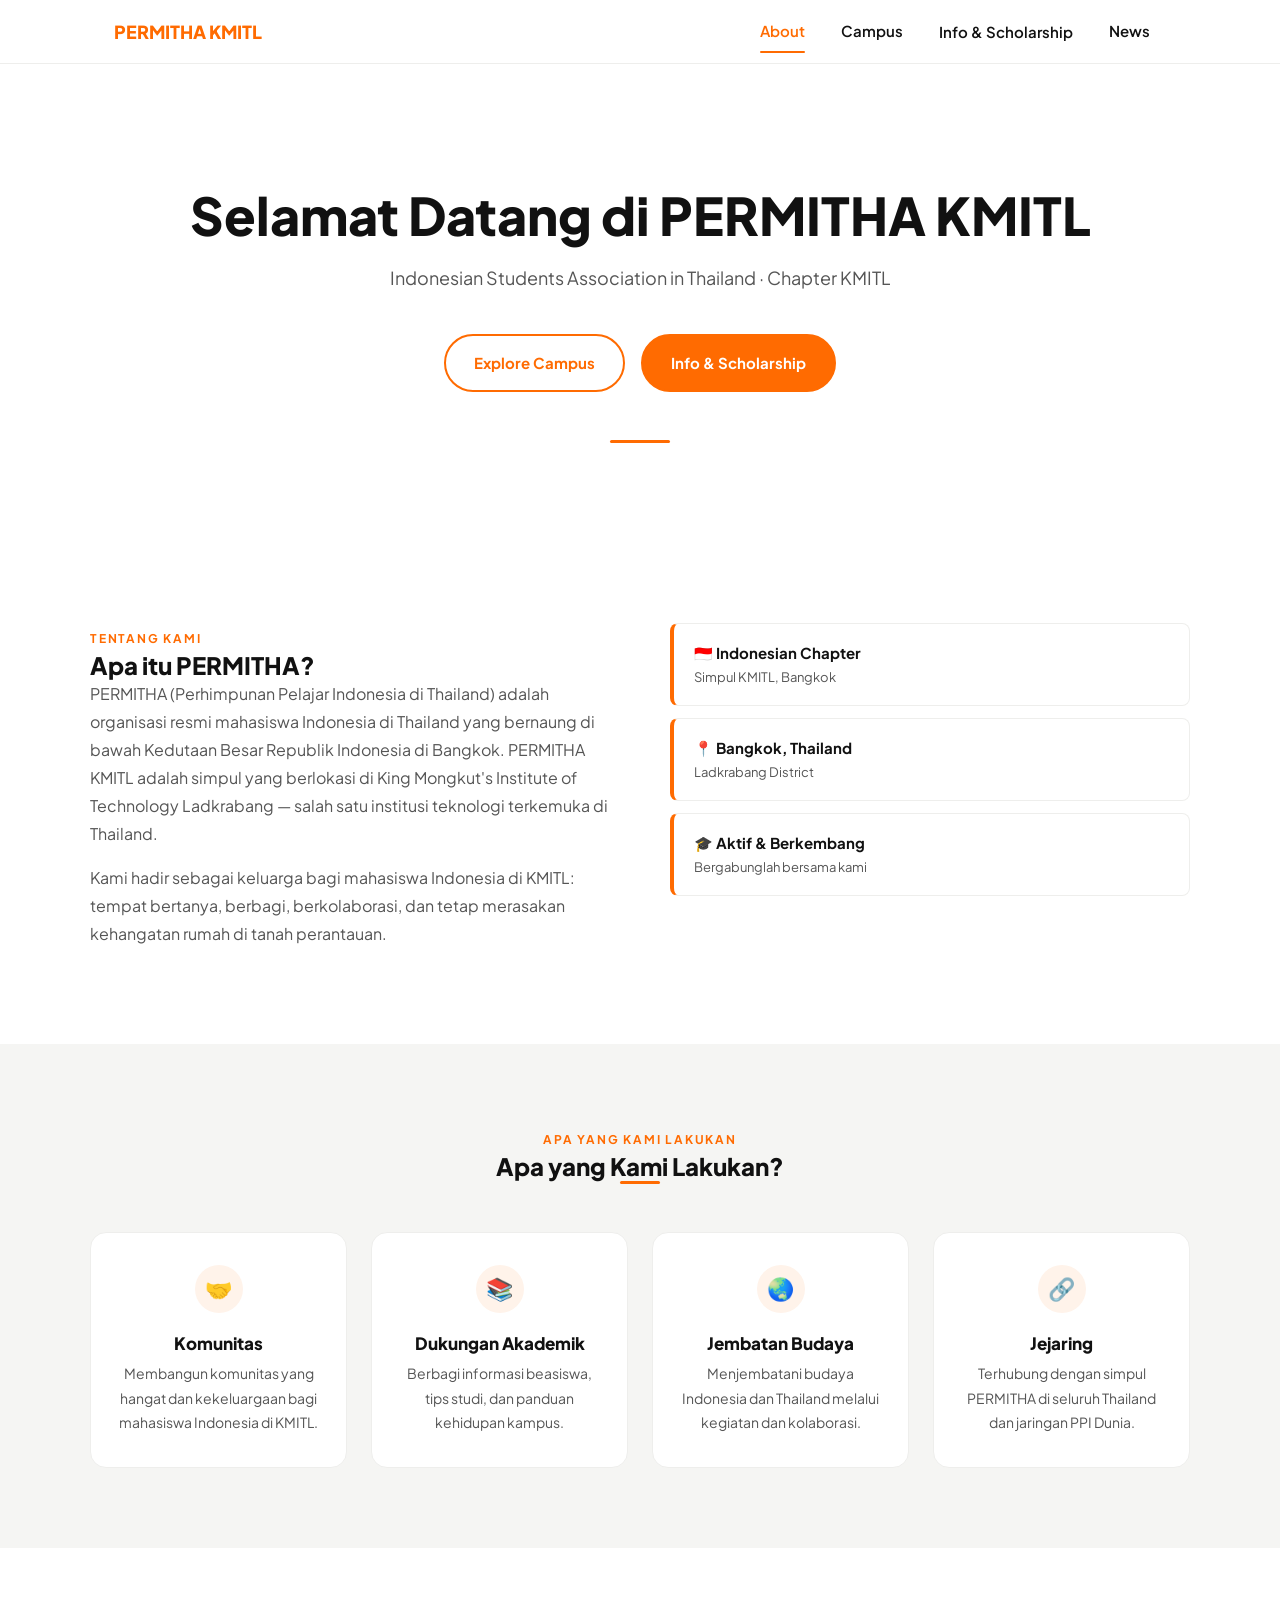
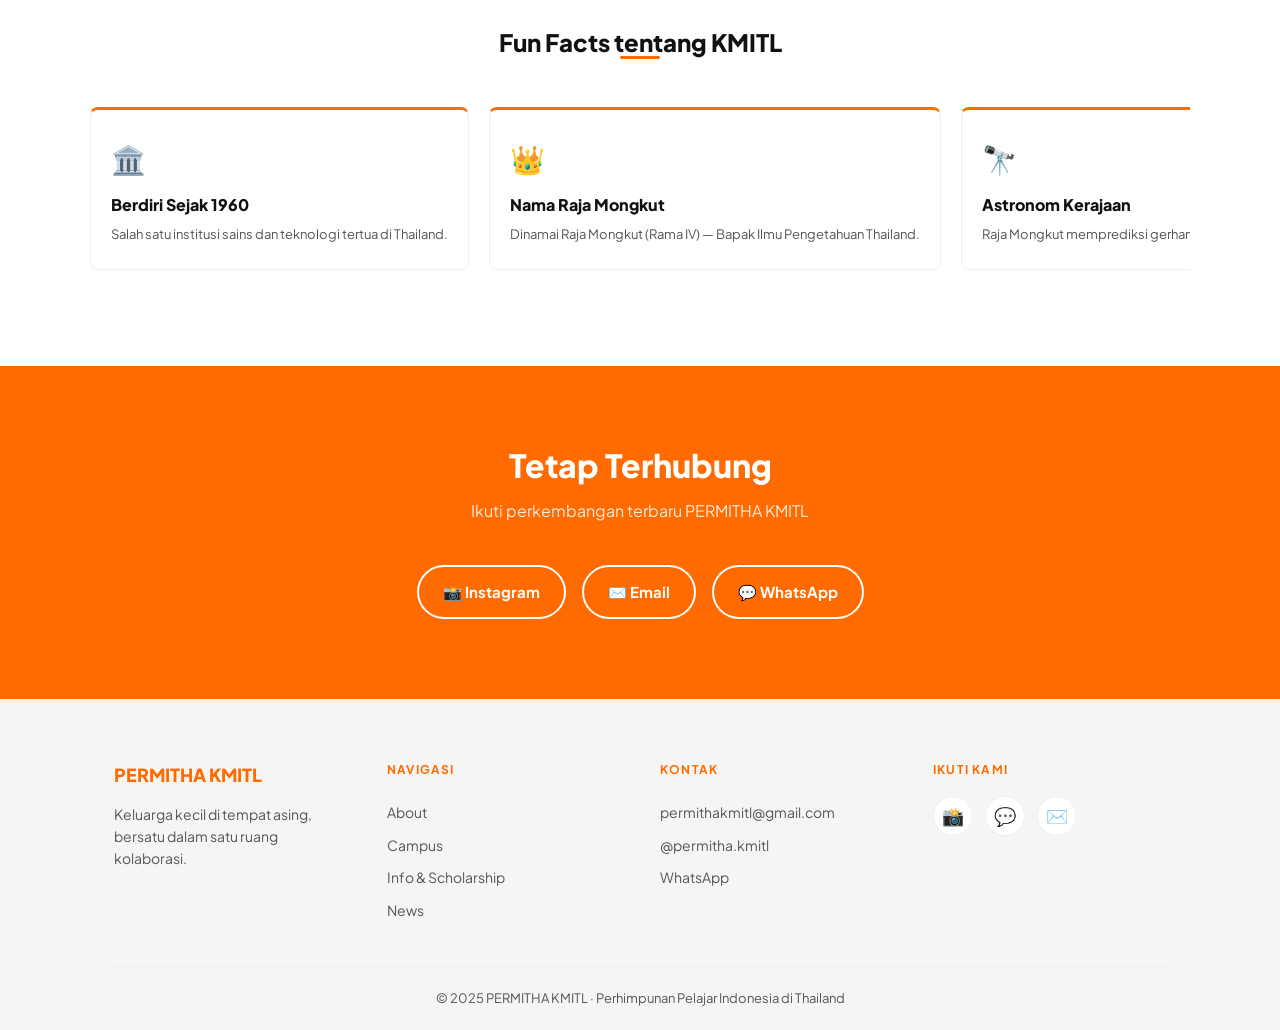
==== index.html @ 8a225bc4 "Add complete PERMITHA KMITL 3-page static website Build the full static site for the Indonesian Stud" ====
<!DOCTYPE html>
<html lang="id">
<head>
  <meta charset="UTF-8">
  <meta name="viewport" content="width=device-width, initial-scale=1.0">
  <title>PERMITHA KMITL — Indonesian Students Association</title>
  <link rel="stylesheet" href="style.css">
</head>
<body>

  <!-- NAVBAR -->
  <nav class="navbar">
    <div class="container">
      <a href="index.html" class="navbar-brand">PERMITHA KMITL</a>
      <div class="nav-links">
        <a href="index.html">About</a>
        <a href="https://www.kmitl.ac.th/" target="_blank" rel="noopener noreferrer">Campus</a>
        <div class="nav-dropdown">
          <a href="info-scholarship.html" class="nav-dropdown-trigger">Info &amp; Scholarship</a>
          <div class="nav-dropdown-menu">
            <a href="info-scholarship.html#admission">Admission</a>
            <a href="info-scholarship.html#scholarship">Scholarship</a>
            <a href="info-scholarship.html#faculty">Faculty &amp; Department</a>
            <a href="info-scholarship.html#downloads">Downloadable Files</a>
            <a href="info-scholarship.html#faq">FAQ</a>
          </div>
        </div>
        <a href="news.html">News</a>
      </div>
      <button class="hamburger" aria-label="Open menu">☰</button>
    </div>
    <div class="mobile-menu">
      <a href="index.html">About</a>
      <a href="https://www.kmitl.ac.th/" target="_blank" rel="noopener noreferrer">Campus</a>
      <a href="#" class="mobile-dropdown-toggle">Info &amp; Scholarship</a>
      <div class="mobile-dropdown-items">
        <a href="info-scholarship.html#admission">Admission</a>
        <a href="info-scholarship.html#scholarship">Scholarship</a>
        <a href="info-scholarship.html#faculty">Faculty &amp; Department</a>
        <a href="info-scholarship.html#downloads">Downloadable Files</a>
        <a href="info-scholarship.html#faq">FAQ</a>
      </div>
      <a href="news.html">News</a>
    </div>
  </nav>

  <main>
    <!-- HERO -->
    <section class="hero">
      <h1>Selamat Datang di PERMITHA KMITL</h1>
      <p class="hero-sub">Indonesian Students Association in Thailand · Chapter KMITL</p>
      <div class="hero-buttons">
        <a href="https://www.kmitl.ac.th/" target="_blank" rel="noopener noreferrer" class="btn btn-outlined">Explore Campus</a>
        <a href="info-scholarship.html" class="btn btn-filled">Info &amp; Scholarship</a>
      </div>
      <div class="orange-line"></div>
    </section>

    <!-- ABOUT -->
    <section class="about">
      <div class="about-grid">
        <div class="about-text fade-in">
          <span class="eyebrow">TENTANG KAMI</span>
          <h2>Apa itu PERMITHA?</h2>
          <p>PERMITHA (Perhimpunan Pelajar Indonesia di Thailand) adalah organisasi resmi mahasiswa Indonesia di Thailand yang bernaung di bawah Kedutaan Besar Republik Indonesia di Bangkok. PERMITHA KMITL adalah simpul yang berlokasi di King Mongkut's Institute of Technology Ladkrabang — salah satu institusi teknologi terkemuka di Thailand.</p>
          <p>Kami hadir sebagai keluarga bagi mahasiswa Indonesia di KMITL: tempat bertanya, berbagi, berkolaborasi, dan tetap merasakan kehangatan rumah di tanah perantauan.</p>
        </div>
        <div class="stat-cards fade-in">
          <div class="stat-card">
            <div class="stat-card-title">🇮🇩 Indonesian Chapter</div>
            <div class="stat-card-sub">Simpul KMITL, Bangkok</div>
          </div>
          <div class="stat-card">
            <div class="stat-card-title">📍 Bangkok, Thailand</div>
            <div class="stat-card-sub">Ladkrabang District</div>
          </div>
          <div class="stat-card">
            <div class="stat-card-title">🎓 Aktif &amp; Berkembang</div>
            <div class="stat-card-sub">Bergabunglah bersama kami</div>
          </div>
        </div>
      </div>
    </section>

    <!-- WHAT WE DO -->
    <section class="what-we-do">
      <div class="what-we-do-header">
        <span class="eyebrow">APA YANG KAMI LAKUKAN</span>
        <h2>Apa yang Kami Lakukan?</h2>
        <div class="orange-line-sm"></div>
      </div>
      <div class="what-we-do-grid fade-in">
        <div class="wwd-card">
          <div class="wwd-icon">🤝</div>
          <h3>Komunitas</h3>
          <p>Membangun komunitas yang hangat dan kekeluargaan bagi mahasiswa Indonesia di KMITL.</p>
        </div>
        <div class="wwd-card">
          <div class="wwd-icon">📚</div>
          <h3>Dukungan Akademik</h3>
          <p>Berbagi informasi beasiswa, tips studi, dan panduan kehidupan kampus.</p>
        </div>
        <div class="wwd-card">
          <div class="wwd-icon">🌏</div>
          <h3>Jembatan Budaya</h3>
          <p>Menjembatani budaya Indonesia dan Thailand melalui kegiatan dan kolaborasi.</p>
        </div>
        <div class="wwd-card">
          <div class="wwd-icon">🔗</div>
          <h3>Jejaring</h3>
          <p>Terhubung dengan simpul PERMITHA di seluruh Thailand dan jaringan PPI Dunia.</p>
        </div>
      </div>
    </section>

    <!-- FUN FACTS -->
    <section class="fun-facts">
      <div class="fun-facts-header">
        <h2>Fun Facts tentang KMITL</h2>
        <div class="orange-line-sm"></div>
      </div>
      <div class="fun-facts-scroll fade-in">
        <div class="ff-card">
          <div class="ff-emoji">🏛️</div>
          <h3>Berdiri Sejak 1960</h3>
          <p>Salah satu institusi sains dan teknologi tertua di Thailand.</p>
        </div>
        <div class="ff-card">
          <div class="ff-emoji">👑</div>
          <h3>Nama Raja Mongkut</h3>
          <p>Dinamai Raja Mongkut (Rama IV) — Bapak Ilmu Pengetahuan Thailand.</p>
        </div>
        <div class="ff-card">
          <div class="ff-emoji">🔭</div>
          <h3>Astronom Kerajaan</h3>
          <p>Raja Mongkut memprediksi gerhana matahari 1868 dengan akurat.</p>
        </div>
        <div class="ff-card">
          <div class="ff-emoji">📍</div>
          <h3>Distrik Ladkrabang</h3>
          <p>Area yang lebih tenang dan terjangkau dibanding pusat Bangkok.</p>
        </div>
        <div class="ff-card">
          <div class="ff-emoji">🌍</div>
          <h3>Kampus Internasional</h3>
          <p>Ribuan mahasiswa internasional dari seluruh Asia.</p>
        </div>
        <div class="ff-card">
          <div class="ff-emoji">🛫</div>
          <h3>Dekat Bandara</h3>
          <p>Hanya ~15 menit dari Bandara Internasional Suvarnabhumi.</p>
        </div>
      </div>
    </section>

    <!-- CTA BANNER -->
    <section class="cta-banner">
      <h2>Tetap Terhubung</h2>
      <p>Ikuti perkembangan terbaru PERMITHA KMITL</p>
      <div class="cta-buttons">
        <a href="https://instagram.com/permitha.kmitl" target="_blank" rel="noopener noreferrer" class="btn btn-white-outlined" aria-label="Instagram">📸 Instagram</a>
        <a href="mailto:permithakmitl@gmail.com" class="btn btn-white-outlined" aria-label="Email">✉️ Email</a>
        <a href="https://wa.me/6283856838811" target="_blank" rel="noopener noreferrer" class="btn btn-white-outlined" aria-label="WhatsApp">💬 WhatsApp</a>
      </div>
    </section>
  </main>

  <!-- FOOTER -->
  <footer class="footer">
    <div class="container">
      <div class="footer-grid">
        <div class="footer-brand">
          <a href="index.html" class="navbar-brand">PERMITHA KMITL</a>
          <p class="footer-tagline">Keluarga kecil di tempat asing, bersatu dalam satu ruang kolaborasi.</p>
        </div>
        <div>
          <div class="footer-label">Navigasi</div>
          <div class="footer-links">
            <a href="index.html">About</a>
            <a href="https://www.kmitl.ac.th/" target="_blank" rel="noopener noreferrer">Campus</a>
            <a href="info-scholarship.html">Info &amp; Scholarship</a>
            <a href="news.html">News</a>
          </div>
        </div>
        <div>
          <div class="footer-label">Kontak</div>
          <div class="footer-contact">
            <a href="mailto:permithakmitl@gmail.com">permithakmitl@gmail.com</a>
            <a href="https://instagram.com/permitha.kmitl" target="_blank" rel="noopener noreferrer">@permitha.kmitl</a>
            <a href="https://wa.me/6283856838811" target="_blank" rel="noopener noreferrer">WhatsApp</a>
          </div>
        </div>
        <div>
          <div class="footer-label">Ikuti Kami</div>
          <div class="footer-social">
            <a href="https://instagram.com/permitha.kmitl" target="_blank" rel="noopener noreferrer" aria-label="Instagram">📸</a>
            <a href="https://wa.me/6283856838811" target="_blank" rel="noopener noreferrer" aria-label="WhatsApp">💬</a>
            <a href="mailto:permithakmitl@gmail.com" aria-label="Email">✉️</a>
          </div>
        </div>
      </div>
      <div class="footer-bottom">
        © 2025 PERMITHA KMITL · Perhimpunan Pelajar Indonesia di Thailand
      </div>
    </div>
  </footer>

  <script src="script.js"></script>
</body>
</html>
---- style.css ----
/* ===================================
   PERMITHA KMITL - SHARED STYLESHEET
   =================================== */

@import url('https://fonts.googleapis.com/css2?family=Plus+Jakarta+Sans:wght@400;600;700;800&display=swap');

/* ===================================
   BRAND TOKENS
   =================================== */
:root {
  --orange:       #FF6B01;
  --orange-dk:    #CC5500;
  --orange-lt:    #FF8C2A;
  --orange-pale:  #FFF3EA;
  --black:        #111111;
  --white:        #FFFFFF;
  --gray-text:    #555555;
  --gray-light:   #F5F5F3;
  --border:       #EEEEEC;

  --radius-sm:    8px;
  --radius-md:    16px;
  --shadow-card:  0 4px 16px rgba(0,0,0,0.07);
  --shadow-hover: 0 8px 28px rgba(0,0,0,0.10);
  --transition:   0.2s ease;
}

/* ===================================
   RESET & BASE
   =================================== */
*, *::before, *::after {
  margin: 0;
  padding: 0;
  box-sizing: border-box;
}

html {
  scroll-behavior: smooth;
  font-size: 16px;
}

body {
  font-family: 'Plus Jakarta Sans', sans-serif;
  color: var(--gray-text);
  line-height: 1.75;
  background: var(--white);
  overflow-x: hidden;
}

h1, h2, h3, h4, h5, h6 {
  font-weight: 800;
  color: var(--black);
  line-height: 1.2;
}

a {
  text-decoration: none;
  color: inherit;
}

img {
  max-width: 100%;
  height: auto;
  display: block;
}

ul, ol {
  list-style: none;
}

button {
  font-family: inherit;
  border: none;
  background: none;
  cursor: pointer;
}

/* ===================================
   UTILITY
   =================================== */
.container {
  max-width: 1100px;
  margin: 0 auto;
  padding: 0 24px;
}

.eyebrow {
  font-size: 12px;
  letter-spacing: 0.15em;
  color: var(--orange);
  font-weight: 700;
  margin-bottom: 12px;
  text-transform: uppercase;
}

.orange-line {
  width: 60px;
  height: 3px;
  background: var(--orange);
  border-radius: 4px;
  margin: 48px auto 0;
}

.orange-line-sm {
  width: 40px;
  height: 3px;
  background: var(--orange);
  border-radius: 4px;
  margin: 0 auto 48px;
}

/* Fade-in animation */
.fade-in {
  opacity: 0;
  transform: translateY(20px);
  transition: opacity 0.5s ease, transform 0.5s ease;
}

.fade-in.visible {
  opacity: 1;
  transform: none;
}

/* ===================================
   BUTTONS
   =================================== */
.btn {
  display: inline-block;
  padding: 14px 28px;
  border-radius: 50px;
  font-weight: 700;
  font-size: 15px;
  transition: var(--transition);
  cursor: pointer;
  text-align: center;
}

.btn:focus {
  outline: 2px solid var(--orange);
  outline-offset: 2px;
}

.btn-filled {
  background: var(--orange);
  color: var(--white);
  border: 2px solid var(--orange);
}

.btn-filled:hover {
  background: var(--orange-dk);
  border-color: var(--orange-dk);
}

.btn-outlined {
  background: transparent;
  color: var(--orange);
  border: 2px solid var(--orange);
}

.btn-outlined:hover {
  background: var(--orange);
  color: var(--white);
}

.btn-white-outlined {
  background: transparent;
  color: var(--white);
  border: 2px solid var(--white);
  padding: 12px 24px;
  border-radius: 50px;
  font-weight: 700;
}

.btn-white-outlined:hover {
  background: var(--white);
  color: var(--orange);
}

.btn-full {
  display: block;
  width: 100%;
}

/* ===================================
   NAVBAR
   =================================== */
.navbar {
  position: sticky;
  top: 0;
  z-index: 1000;
  height: 64px;
  background: var(--white);
  border-bottom: 1px solid var(--border);
  display: flex;
  align-items: center;
}

.navbar .container {
  display: flex;
  align-items: center;
  justify-content: space-between;
  width: 100%;
}

.navbar-brand {
  font-weight: 800;
  color: var(--orange);
  font-size: 18px;
  text-decoration: none;
  flex-shrink: 0;
}

.nav-links {
  display: flex;
  align-items: center;
  gap: 4px;
}

.nav-links a {
  font-weight: 600;
  font-size: 15px;
  color: var(--black);
  padding: 8px 16px;
  border-radius: var(--radius-sm);
  transition: var(--transition);
  position: relative;
}

.nav-links a:hover {
  color: var(--orange);
}

.nav-links a.active {
  color: var(--orange);
}

.nav-links a.active::after {
  content: '';
  position: absolute;
  bottom: 0;
  left: 16px;
  right: 16px;
  height: 2px;
  background: var(--orange);
  border-radius: 2px;
}

/* Dropdown */
.nav-dropdown {
  position: relative;
}

.nav-dropdown-trigger {
  cursor: pointer;
}

.nav-dropdown-menu {
  position: absolute;
  top: 100%;
  left: 0;
  min-width: 220px;
  background: var(--white);
  border: 1px solid var(--border);
  border-radius: var(--radius-sm);
  box-shadow: var(--shadow-card);
  z-index: 100;
  opacity: 0;
  visibility: hidden;
  transition: opacity 0.2s ease, visibility 0.2s ease;
  padding: 8px 0;
  margin-top: 4px;
}

.nav-dropdown.open .nav-dropdown-menu {
  opacity: 1;
  visibility: visible;
}

.nav-dropdown-menu a {
  display: block;
  padding: 10px 16px;
  font-size: 14px;
  font-weight: 600;
  color: var(--black);
  border-left: 3px solid transparent;
  transition: var(--transition);
}

.nav-dropdown-menu a:hover {
  background: var(--orange-pale);
  border-left-color: var(--orange);
  padding-left: 19px;
  color: var(--orange);
}

.nav-dropdown-menu a::after {
  display: none;
}

/* Hamburger */
.hamburger {
  display: none;
  font-size: 24px;
  padding: 8px;
  cursor: pointer;
  color: var(--black);
  background: none;
  border: none;
}

.mobile-menu {
  display: none;
}

/* ===================================
   NAVBAR MOBILE
   =================================== */
@media (max-width: 768px) {
  .nav-links {
    display: none;
  }

  .hamburger {
    display: block;
  }

  .mobile-menu {
    display: none;
    position: absolute;
    top: 64px;
    left: 0;
    right: 0;
    background: var(--white);
    border-bottom: 1px solid var(--border);
    box-shadow: var(--shadow-card);
    padding: 16px 24px;
    z-index: 999;
  }

  .mobile-menu.nav-open {
    display: block;
  }

  .mobile-menu a {
    display: block;
    padding: 12px 0;
    font-weight: 600;
    font-size: 15px;
    color: var(--black);
    border-bottom: 1px solid var(--border);
    transition: var(--transition);
  }

  .mobile-menu a:last-child {
    border-bottom: none;
  }

  .mobile-menu a:hover,
  .mobile-menu a.active {
    color: var(--orange);
  }

  .mobile-dropdown-items {
    padding-left: 16px;
  }

  .mobile-dropdown-items a {
    font-size: 14px;
    color: var(--gray-text);
  }
}

/* ===================================
   FOOTER
   =================================== */
.footer {
  background: var(--gray-light);
  padding: 60px 0 0;
}

.footer-grid {
  display: grid;
  grid-template-columns: repeat(4, 1fr);
  gap: 40px;
  padding-bottom: 40px;
}

.footer-brand .navbar-brand {
  font-size: 18px;
  display: inline-block;
  margin-bottom: 12px;
}

.footer-tagline {
  font-size: 14px;
  color: var(--gray-text);
  line-height: 1.6;
}

.footer-label {
  font-size: 12px;
  letter-spacing: 0.1em;
  color: var(--orange);
  font-weight: 700;
  text-transform: uppercase;
  margin-bottom: 16px;
}

.footer-links a {
  display: block;
  font-size: 14px;
  color: var(--gray-text);
  padding: 4px 0;
  transition: var(--transition);
}

.footer-links a:hover {
  color: var(--orange);
}

.footer-contact a {
  display: block;
  font-size: 14px;
  color: var(--gray-text);
  padding: 4px 0;
  transition: var(--transition);
}

.footer-contact a:hover {
  color: var(--orange);
}

.footer-social {
  display: flex;
  gap: 12px;
}

.footer-social a {
  width: 40px;
  height: 40px;
  border-radius: 50%;
  background: var(--white);
  border: 1px solid var(--border);
  display: flex;
  align-items: center;
  justify-content: center;
  font-size: 18px;
  transition: var(--transition);
}

.footer-social a:hover {
  background: var(--orange);
  border-color: var(--orange);
}

.footer-bottom {
  text-align: center;
  font-size: 13px;
  color: var(--gray-text);
  border-top: 1px solid var(--border);
  padding: 20px 0;
}

@media (max-width: 992px) {
  .footer-grid {
    grid-template-columns: repeat(2, 1fr);
  }
}

@media (max-width: 768px) {
  .footer-grid {
    grid-template-columns: 1fr;
    gap: 32px;
  }
}

/* ===================================
   HERO (index.html)
   =================================== */
.hero {
  background: var(--white);
  text-align: center;
  padding: 120px 24px 100px;
}

.hero h1 {
  font-size: clamp(30px, 5vw, 52px);
  font-weight: 800;
  color: var(--black);
}

.hero-sub {
  font-size: 18px;
  color: var(--gray-text);
  margin-top: 16px;
}

.hero-buttons {
  display: flex;
  gap: 16px;
  justify-content: center;
  margin-top: 40px;
  flex-wrap: wrap;
}

/* ===================================
   ABOUT SECTION (index.html)
   =================================== */
.about {
  padding: 80px 24px;
}

.about-grid {
  display: grid;
  grid-template-columns: 1fr 1fr;
  gap: 60px;
  max-width: 1100px;
  margin: 0 auto;
}

.about-text p {
  margin-bottom: 16px;
}

.stat-cards {
  display: flex;
  flex-direction: column;
  gap: 12px;
}

.stat-card {
  background: var(--white);
  border: 1px solid var(--border);
  border-radius: var(--radius-sm);
  padding: 16px 20px;
  border-left: 4px solid var(--orange);
  transition: var(--transition);
}

.stat-card:hover {
  transform: translateY(-4px);
  box-shadow: var(--shadow-hover);
}

.stat-card-title {
  font-weight: 700;
  color: var(--black);
  font-size: 15px;
}

.stat-card-sub {
  font-size: 13px;
  color: var(--gray-text);
}

@media (max-width: 768px) {
  .about-grid {
    grid-template-columns: 1fr;
    gap: 40px;
  }
}

/* ===================================
   WHAT WE DO (index.html)
   =================================== */
.what-we-do {
  background: var(--gray-light);
  padding: 80px 24px;
}

.what-we-do-header {
  text-align: center;
  margin-bottom: 48px;
}

.what-we-do-grid {
  display: grid;
  grid-template-columns: repeat(4, 1fr);
  gap: 24px;
  max-width: 1100px;
  margin: 0 auto;
}

.wwd-card {
  background: var(--white);
  border: 1px solid var(--border);
  border-radius: var(--radius-md);
  padding: 32px 24px;
  text-align: center;
  transition: var(--transition);
}

.wwd-card:hover {
  transform: translateY(-4px);
  box-shadow: var(--shadow-hover);
}

.wwd-icon {
  width: 48px;
  height: 48px;
  border-radius: 50%;
  background: var(--orange-pale);
  display: flex;
  align-items: center;
  justify-content: center;
  margin: 0 auto 20px;
  font-size: 22px;
}

.wwd-card h3 {
  font-size: 17px;
  margin-bottom: 8px;
}

.wwd-card p {
  font-size: 14px;
}

@media (max-width: 992px) {
  .what-we-do-grid {
    grid-template-columns: repeat(2, 1fr);
  }
}

@media (max-width: 768px) {
  .what-we-do-grid {
    grid-template-columns: 1fr;
  }
}

/* ===================================
   FUN FACTS (index.html)
   =================================== */
.fun-facts {
  background: var(--white);
  padding: 80px 24px;
}

.fun-facts-header {
  text-align: center;
  margin-bottom: 48px;
}

.fun-facts-scroll {
  display: flex;
  gap: 20px;
  overflow-x: auto;
  padding-bottom: 16px;
  scroll-snap-type: x mandatory;
  max-width: 1100px;
  margin: 0 auto;
  -ms-overflow-style: none;
  scrollbar-width: none;
}

.fun-facts-scroll::-webkit-scrollbar {
  display: none;
}

.ff-card {
  min-width: 260px;
  flex-shrink: 0;
  scroll-snap-align: start;
  background: var(--white);
  border: 1px solid var(--border);
  border-top: 3px solid var(--orange);
  border-radius: var(--radius-sm);
  padding: 24px 20px;
  transition: var(--transition);
}

.ff-card:hover {
  transform: translateY(-4px);
  box-shadow: var(--shadow-hover);
}

.ff-emoji {
  font-size: 28px;
  margin-bottom: 12px;
}

.ff-card h3 {
  font-size: 16px;
  margin-bottom: 8px;
}

.ff-card p {
  font-size: 13px;
  color: var(--gray-text);
}

/* ===================================
   CTA BANNER (index.html)
   =================================== */
.cta-banner {
  background: var(--orange);
  padding: 80px 24px;
  text-align: center;
}

.cta-banner h2 {
  color: var(--white);
  font-size: 32px;
}

.cta-banner p {
  color: var(--white);
  opacity: 0.85;
  margin-top: 12px;
}

.cta-buttons {
  display: flex;
  gap: 16px;
  justify-content: center;
  margin-top: 40px;
  flex-wrap: wrap;
}

/* ===================================
   SUB-NAV (info-scholarship.html)
   =================================== */
.sub-nav {
  position: sticky;
  top: 64px;
  z-index: 99;
  height: 48px;
  background: var(--white);
  border-bottom: 1px solid var(--border);
  box-shadow: var(--shadow-card);
  display: flex;
  align-items: center;
}

.sub-nav-links {
  display: flex;
  gap: 8px;
  justify-content: center;
  max-width: 1100px;
  margin: 0 auto;
  padding: 0 24px;
  overflow-x: auto;
  -ms-overflow-style: none;
  scrollbar-width: none;
}

.sub-nav-links::-webkit-scrollbar {
  display: none;
}

.sub-nav-links a {
  font-size: 14px;
  font-weight: 600;
  color: var(--gray-text);
  padding: 12px 16px;
  white-space: nowrap;
  position: relative;
  transition: var(--transition);
}

.sub-nav-links a:hover {
  color: var(--orange);
}

.sub-nav-links a.active {
  color: var(--orange);
  font-weight: 700;
}

.sub-nav-links a.active::after {
  content: '';
  position: absolute;
  bottom: 0;
  left: 16px;
  right: 16px;
  height: 2px;
  background: var(--orange);
  border-radius: 2px;
}

/* ===================================
   ADMISSION (info-scholarship.html)
   =================================== */
.admission {
  padding: 80px 24px;
}

.admission-grid {
  display: grid;
  grid-template-columns: 1fr 1fr;
  gap: 48px;
  max-width: 1100px;
  margin: 0 auto;
}

.admission-card {
  background: var(--white);
  border: 1px solid var(--border);
  border-radius: var(--radius-md);
  padding: 32px;
}

.admission-card h3 {
  font-size: 18px;
  color: var(--orange);
  margin-bottom: 24px;
}

.calendar-row {
  padding: 16px 0;
  border-bottom: 1px solid var(--border);
}

.calendar-row:last-of-type {
  border-bottom: none;
}

.calendar-row .label {
  font-weight: 700;
  color: var(--black);
  font-size: 15px;
}

.calendar-row .detail {
  font-size: 14px;
  color: var(--gray-text);
}

.calendar-icon {
  margin-right: 8px;
}

/* Timeline Steps */
.timeline {
  position: relative;
}

.timeline h3 {
  font-size: 18px;
  color: var(--black);
  margin-bottom: 24px;
}

.timeline-step {
  display: flex;
  gap: 16px;
  position: relative;
  padding-bottom: 24px;
}

.timeline-step:last-child {
  padding-bottom: 0;
}

.timeline-step:not(:last-child)::before {
  content: '';
  position: absolute;
  left: 13px;
  top: 32px;
  bottom: 0;
  width: 2px;
  border-left: 2px dashed var(--orange);
}

.timeline-number {
  width: 28px;
  height: 28px;
  border-radius: 50%;
  background: var(--orange);
  color: var(--white);
  font-size: 13px;
  font-weight: 700;
  display: flex;
  align-items: center;
  justify-content: center;
  flex-shrink: 0;
}

.timeline-text {
  font-size: 14px;
  color: var(--gray-text);
  line-height: 1.6;
}

.timeline-text strong {
  color: var(--black);
  display: block;
  margin-bottom: 2px;
}

@media (max-width: 768px) {
  .admission-grid {
    grid-template-columns: 1fr;
  }
}

/* ===================================
   SCHOLARSHIP (info-scholarship.html)
   =================================== */
.scholarship {
  background: var(--orange-pale);
  padding: 80px 24px;
}

.scholarship-header {
  text-align: center;
  max-width: 700px;
  margin: 0 auto 40px;
}

.scholarship-grid {
  display: grid;
  grid-template-columns: 1fr 1fr;
  gap: 24px;
  max-width: 900px;
  margin: 0 auto;
}

.scholarship-card {
  background: var(--white);
  border: 1px solid var(--border);
  border-radius: var(--radius-md);
  padding: 32px;
}

.scholarship-card .wwd-icon {
  margin: 0 0 16px;
}

.scholarship-card h3 {
  font-size: 18px;
  margin-bottom: 16px;
}

.scholarship-card ul {
  padding-left: 0;
}

.scholarship-card li {
  position: relative;
  padding-left: 20px;
  margin-bottom: 10px;
  font-size: 14px;
  line-height: 1.6;
}

.scholarship-card li::before {
  content: '•';
  position: absolute;
  left: 0;
  color: var(--orange);
  font-weight: 700;
}

.scholarship-cta {
  text-align: center;
  margin-top: 40px;
}

@media (max-width: 768px) {
  .scholarship-grid {
    grid-template-columns: 1fr;
  }
}

/* ===================================
   FACULTY (info-scholarship.html)
   =================================== */
.faculty {
  padding: 80px 24px;
}

.faculty-header {
  max-width: 1100px;
  margin: 0 auto 40px;
}

.faculty-grid {
  display: grid;
  grid-template-columns: repeat(3, 1fr);
  gap: 20px;
  max-width: 1100px;
  margin: 0 auto;
}

.faculty-card {
  background: var(--white);
  border: 1px solid var(--border);
  border-top: 3px solid var(--orange);
  border-radius: var(--radius-sm);
  padding: 24px 20px;
  transition: var(--transition);
}

.faculty-card:hover {
  transform: translateY(-4px);
  box-shadow: var(--shadow-hover);
}

.faculty-card h3 {
  font-size: 16px;
  margin-bottom: 6px;
}

.faculty-card p {
  font-size: 13px;
  color: var(--gray-text);
}

.faculty-note {
  text-align: center;
  font-style: italic;
  color: var(--gray-text);
  font-size: 14px;
  margin-top: 32px;
  max-width: 1100px;
  margin-left: auto;
  margin-right: auto;
}

.faculty-note a {
  color: var(--orange);
  font-weight: 600;
}

.faculty-note a:hover {
  text-decoration: underline;
}

@media (max-width: 992px) {
  .faculty-grid {
    grid-template-columns: repeat(2, 1fr);
  }
}

@media (max-width: 768px) {
  .faculty-grid {
    grid-template-columns: 1fr;
  }
}

/* ===================================
   DOWNLOADS (info-scholarship.html)
   =================================== */
.downloads {
  background: var(--gray-light);
  padding: 80px 24px;
}

.downloads-header {
  text-align: center;
  margin-bottom: 40px;
}

.downloads-card {
  max-width: 480px;
  margin: 0 auto;
  background: var(--white);
  box-shadow: var(--shadow-card);
  border-radius: var(--radius-md);
  padding: 40px 32px;
  text-align: center;
}

.downloads-card .icon {
  font-size: 48px;
  margin-bottom: 20px;
}

.downloads-card h3 {
  font-size: 20px;
  margin-bottom: 12px;
}

.downloads-card p {
  font-size: 14px;
  margin-bottom: 24px;
}

/* ===================================
   FAQ (info-scholarship.html)
   =================================== */
.faq {
  padding: 80px 24px;
}

.faq-header {
  text-align: center;
  max-width: 700px;
  margin: 0 auto 40px;
}

.faq-grid {
  display: grid;
  grid-template-columns: 1fr 1fr;
  gap: 24px;
  max-width: 900px;
  margin: 0 auto;
}

.faq-card {
  background: var(--white);
  border: 1px solid var(--border);
  border-radius: var(--radius-md);
  padding: 40px 32px;
  text-align: center;
  transition: var(--transition);
}

.faq-card:hover {
  transform: translateY(-4px);
  box-shadow: var(--shadow-hover);
}

.faq-card .icon {
  font-size: 40px;
  margin-bottom: 16px;
}

.faq-card h3 {
  font-size: 20px;
  margin-bottom: 12px;
}

.faq-card p {
  font-size: 14px;
  margin-bottom: 24px;
}

.faq-card .btn-stack {
  display: flex;
  flex-direction: column;
  gap: 12px;
}

@media (max-width: 768px) {
  .faq-grid {
    grid-template-columns: 1fr;
  }
}

/* ===================================
   NEWS PAGE (news.html)
   =================================== */
.news-page {
  padding: 80px 24px;
  max-width: 1100px;
  margin: 0 auto;
}

.news-header {
  margin-bottom: 60px;
}

.news-header h2 {
  margin-bottom: 8px;
}

/* Empty State */
.news-empty {
  text-align: center;
  margin: 60px auto;
}

.news-empty-circle {
  width: 120px;
  height: 120px;
  background: var(--orange-pale);
  border-radius: 50%;
  display: flex;
  align-items: center;
  justify-content: center;
  margin: 0 auto 24px;
  font-size: 48px;
}

.news-empty h3 {
  font-size: 24px;
  font-weight: 800;
  margin-bottom: 8px;
}

.news-empty p {
  color: var(--gray-text);
  margin-bottom: 24px;
}

/* Skeleton Cards */
.news-grid {
  display: grid;
  grid-template-columns: repeat(3, 1fr);
  gap: 24px;
  margin-top: 60px;
}

.news-skeleton {
  opacity: 0.5;
  pointer-events: none;
  background: var(--white);
  border: 1px solid var(--border);
  border-radius: var(--radius-md);
  overflow: hidden;
}

.news-skeleton-img {
  width: 100%;
  aspect-ratio: 16/9;
  background: linear-gradient(90deg, var(--gray-light), var(--border));
}

.news-skeleton-body {
  padding: 20px;
}

.news-date-pill {
  display: inline-block;
  background: var(--orange-pale);
  color: var(--orange);
  font-size: 12px;
  font-weight: 600;
  padding: 4px 12px;
  border-radius: 20px;
  margin-bottom: 12px;
}

.news-skeleton-body h3 {
  font-size: 17px;
  margin-bottom: 8px;
}

.news-skeleton-body p {
  font-size: 13px;
  color: var(--gray-text);
  margin-bottom: 16px;
}

.news-read-more {
  color: var(--orange);
  font-weight: 600;
  font-size: 14px;
  cursor: not-allowed;
  opacity: 0.5;
}

@media (max-width: 768px) {
  .news-grid {
    grid-template-columns: 1fr;
  }
}

/* ===================================
   SECTION GENERIC (info-scholarship)
   =================================== */
.section-header-center {
  text-align: center;
  margin-bottom: 40px;
}

.section-header-center h2 {
  margin-bottom: 8px;
}

.section-header-center p {
  max-width: 600px;
  margin: 0 auto;
  font-size: 15px;
}
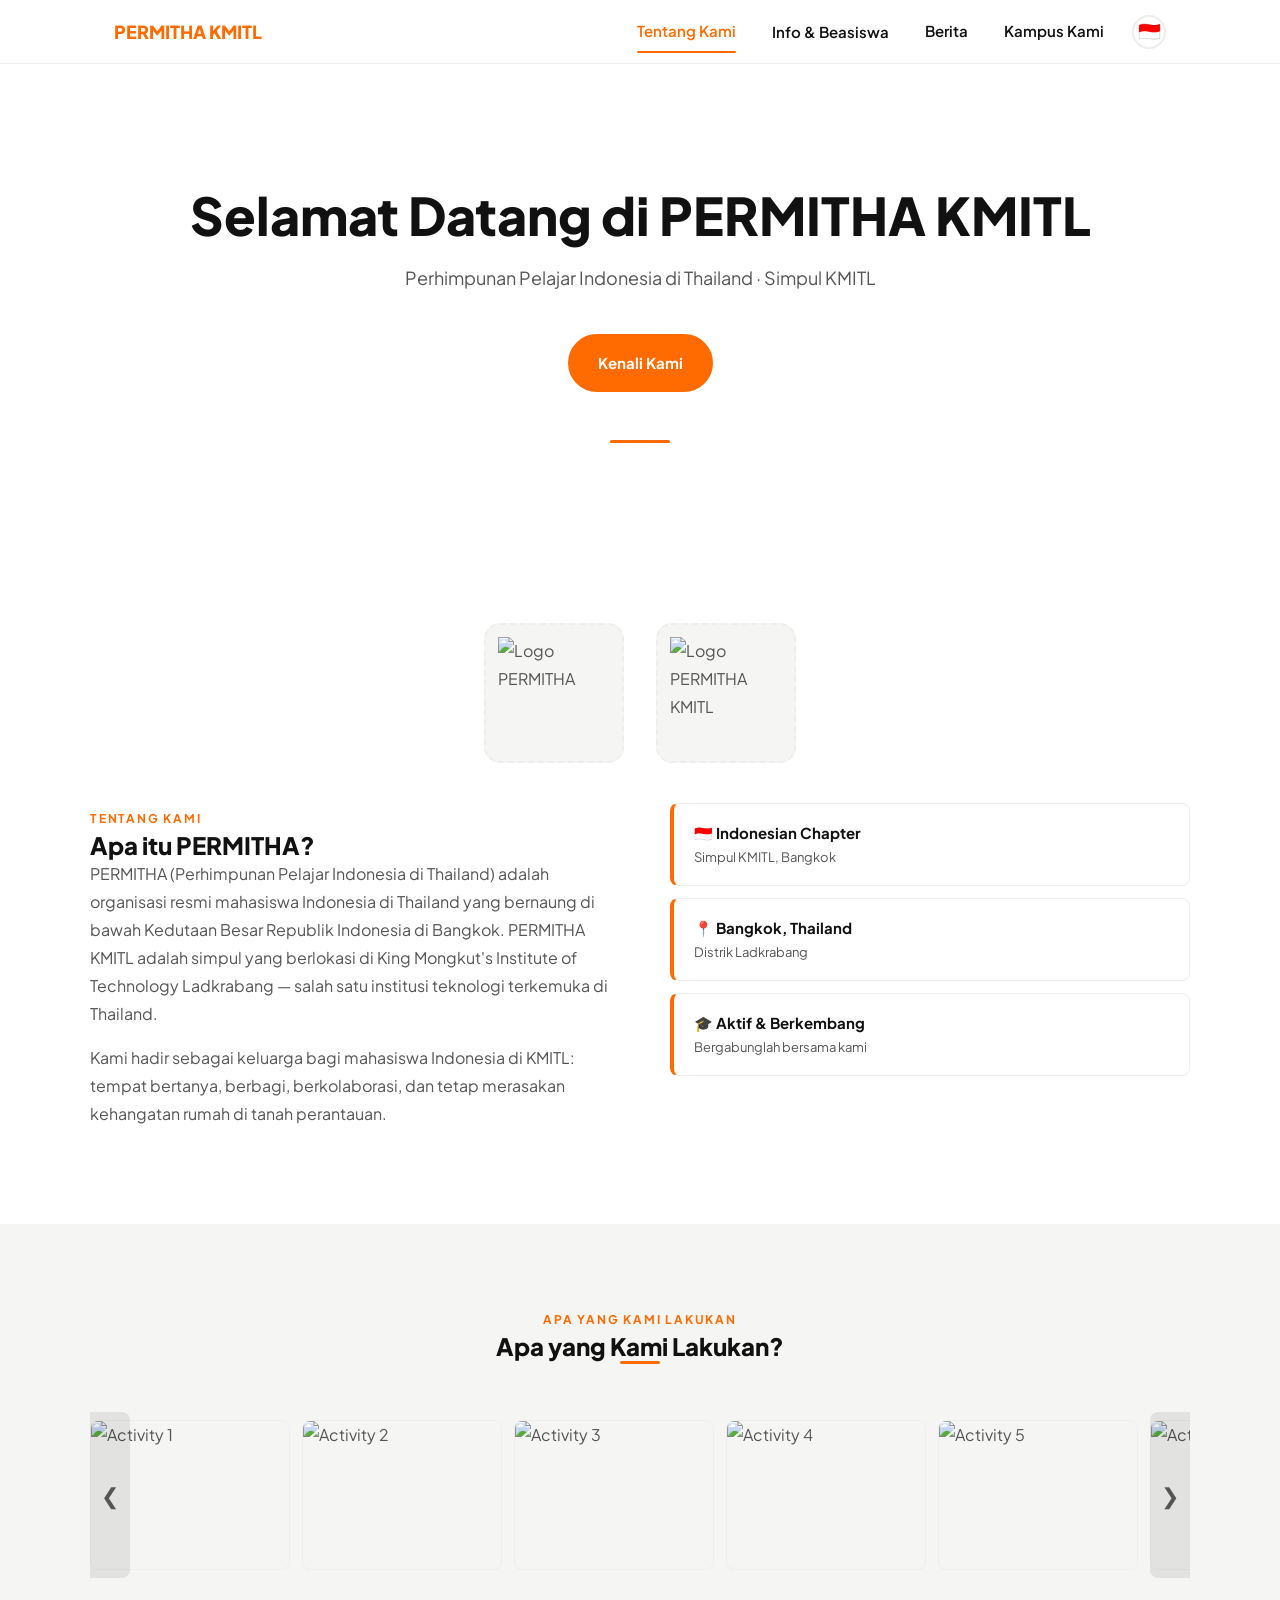
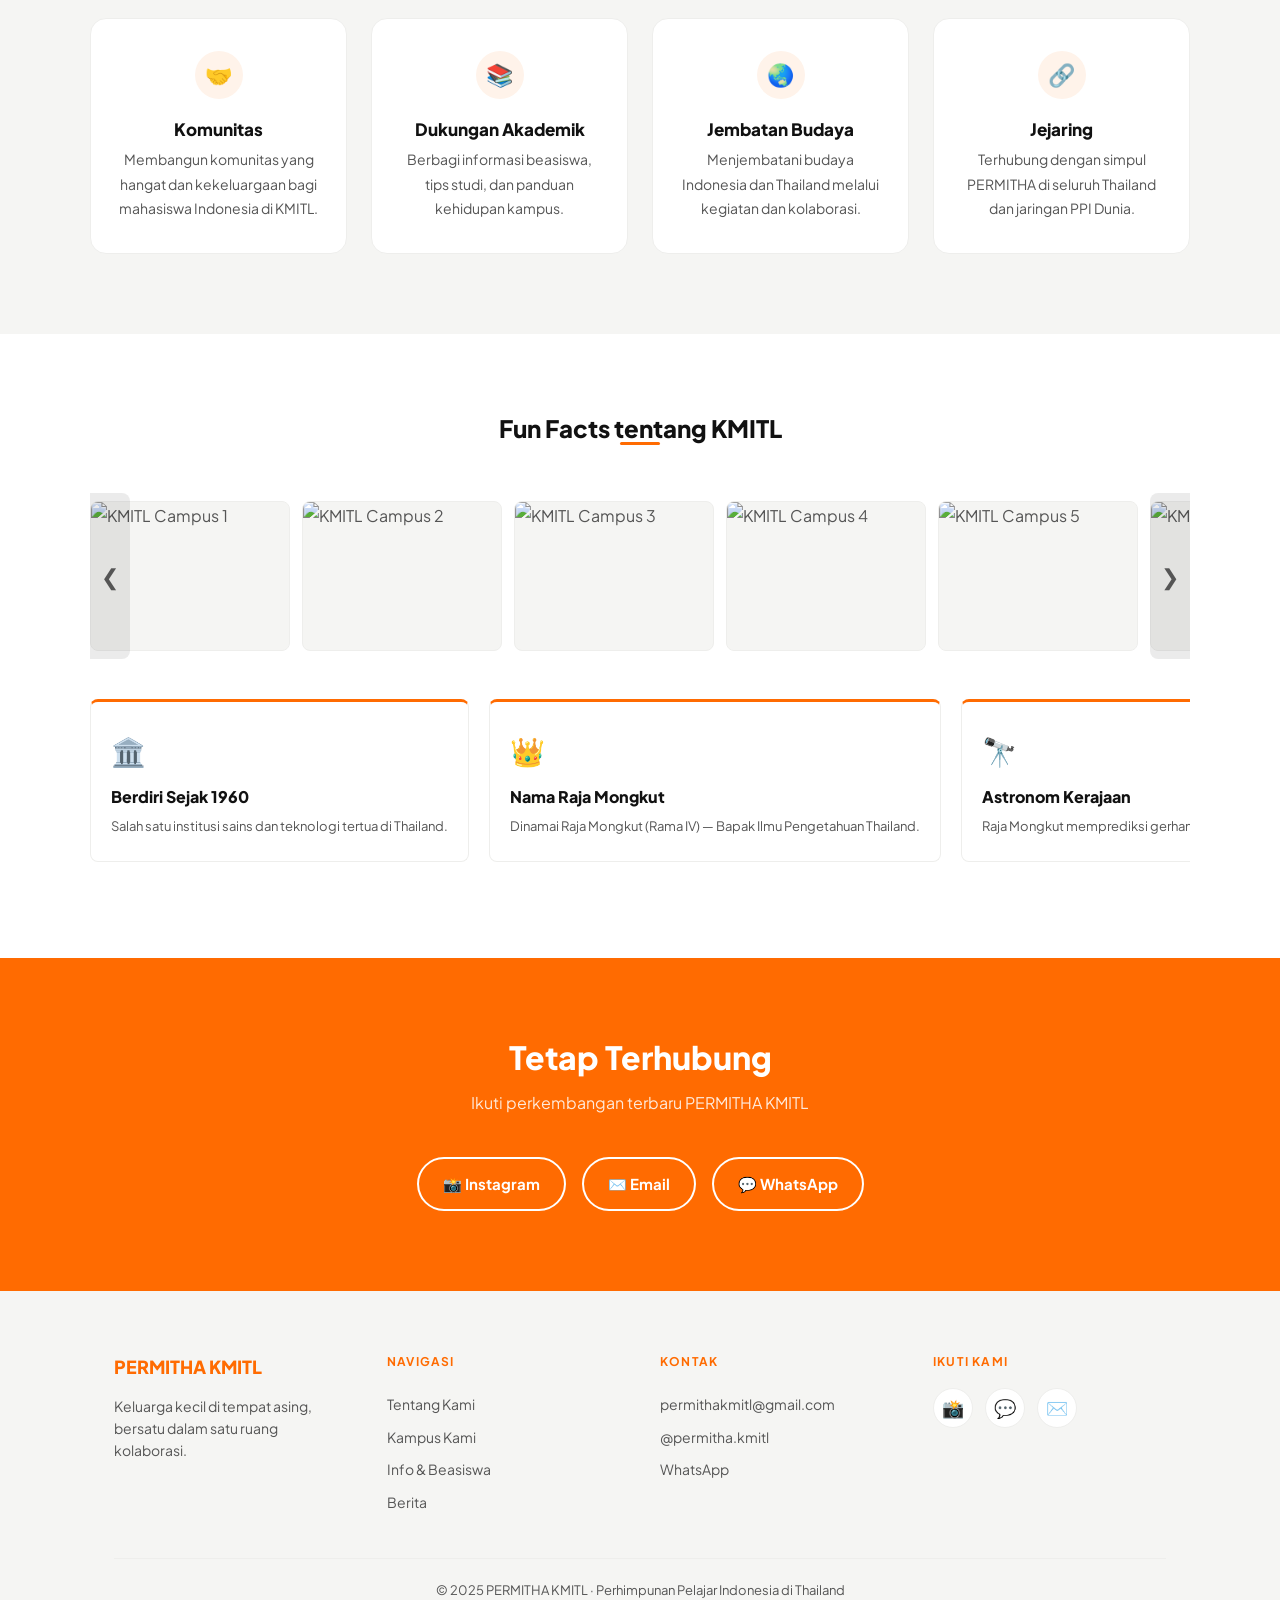
==== commit e43ddd9f: "Add i18n language switcher, photo galleries, and UI enhancements - Add JSON-based language switcher " ====
--- a/index.html
+++ b/index.html
@@ -13,70 +13,92 @@
     <div class="container">
       <a href="index.html" class="navbar-brand">PERMITHA KMITL</a>
       <div class="nav-links">
-        <a href="index.html">About</a>
-        <a href="https://www.kmitl.ac.th/" target="_blank" rel="noopener noreferrer">Campus</a>
+        <a href="index.html" data-i18n="nav.about">Tentang Kami</a>
         <div class="nav-dropdown">
-          <a href="info-scholarship.html" class="nav-dropdown-trigger">Info &amp; Scholarship</a>
+          <a href="info-scholarship.html" class="nav-dropdown-trigger" data-i18n="nav.info">Info &amp; Beasiswa</a>
           <div class="nav-dropdown-menu">
-            <a href="info-scholarship.html#admission">Admission</a>
-            <a href="info-scholarship.html#scholarship">Scholarship</a>
-            <a href="info-scholarship.html#faculty">Faculty &amp; Department</a>
-            <a href="info-scholarship.html#downloads">Downloadable Files</a>
-            <a href="info-scholarship.html#faq">FAQ</a>
-          </div>
-        </div>
-        <a href="news.html">News</a>
+            <a href="info-scholarship.html#admission" data-i18n="dropdown.admission">Pendaftaran</a>
+            <a href="info-scholarship.html#scholarship" data-i18n="dropdown.scholarship">Beasiswa</a>
+            <a href="info-scholarship.html#faculty" data-i18n="dropdown.faculty">Fakultas &amp; Jurusan</a>
+            <a href="info-scholarship.html#downloads" data-i18n="dropdown.downloads">Berkas Unduhan</a>
+            <a href="info-scholarship.html#faq" data-i18n="dropdown.faq">FAQ</a>
+          </div>
+        </div>
+        <a href="news.html" data-i18n="nav.news">Berita</a>
+        <a href="https://www.kmitl.ac.th/" target="_blank" rel="noopener noreferrer" data-i18n="nav.campus">Kampus Kami</a>
+        <div class="lang-switcher-wrapper">
+          <button class="lang-switcher-btn" onclick="toggleLangDropdown(event)" aria-label="Change language">
+            <span id="active-flag">🇮🇩</span>
+          </button>
+          <div class="lang-dropdown" id="lang-dropdown">
+            <button class="lang-option" onclick="switchLanguage('id')"><span class="lang-flag-small">🇮🇩</span> Bahasa Indonesia</button>
+            <button class="lang-option" onclick="switchLanguage('en')"><span class="lang-flag-small">🇺🇸</span> English</button>
+            <button class="lang-option" onclick="switchLanguage('th')"><span class="lang-flag-small">🇹🇭</span> ภาษาไทย</button>
+          </div>
+        </div>
       </div>
       <button class="hamburger" aria-label="Open menu">☰</button>
     </div>
     <div class="mobile-menu">
-      <a href="index.html">About</a>
-      <a href="https://www.kmitl.ac.th/" target="_blank" rel="noopener noreferrer">Campus</a>
-      <a href="#" class="mobile-dropdown-toggle">Info &amp; Scholarship</a>
+      <a href="index.html" data-i18n="nav.about">Tentang Kami</a>
+      <a href="#" class="mobile-dropdown-toggle" data-i18n="nav.info">Info &amp; Beasiswa</a>
       <div class="mobile-dropdown-items">
-        <a href="info-scholarship.html#admission">Admission</a>
-        <a href="info-scholarship.html#scholarship">Scholarship</a>
-        <a href="info-scholarship.html#faculty">Faculty &amp; Department</a>
-        <a href="info-scholarship.html#downloads">Downloadable Files</a>
-        <a href="info-scholarship.html#faq">FAQ</a>
-      </div>
-      <a href="news.html">News</a>
+        <a href="info-scholarship.html#admission" data-i18n="dropdown.admission">Pendaftaran</a>
+        <a href="info-scholarship.html#scholarship" data-i18n="dropdown.scholarship">Beasiswa</a>
+        <a href="info-scholarship.html#faculty" data-i18n="dropdown.faculty">Fakultas &amp; Jurusan</a>
+        <a href="info-scholarship.html#downloads" data-i18n="dropdown.downloads">Berkas Unduhan</a>
+        <a href="info-scholarship.html#faq" data-i18n="dropdown.faq">FAQ</a>
+      </div>
+      <a href="news.html" data-i18n="nav.news">Berita</a>
+      <a href="https://www.kmitl.ac.th/" target="_blank" rel="noopener noreferrer" data-i18n="nav.campus">Kampus Kami</a>
+      <div class="mobile-lang-switcher">
+        <button onclick="switchLanguage('id')">🇮🇩 ID</button>
+        <button onclick="switchLanguage('en')">🇺🇸 EN</button>
+        <button onclick="switchLanguage('th')">🇹🇭 TH</button>
+      </div>
     </div>
   </nav>
 
   <main>
     <!-- HERO -->
     <section class="hero">
-      <h1>Selamat Datang di PERMITHA KMITL</h1>
-      <p class="hero-sub">Indonesian Students Association in Thailand · Chapter KMITL</p>
+      <h1 data-i18n="hero.title">Selamat Datang di PERMITHA KMITL</h1>
+      <p class="hero-sub" data-i18n="hero.sub">Perhimpunan Pelajar Indonesia di Thailand · Simpul KMITL</p>
       <div class="hero-buttons">
-        <a href="https://www.kmitl.ac.th/" target="_blank" rel="noopener noreferrer" class="btn btn-outlined">Explore Campus</a>
-        <a href="info-scholarship.html" class="btn btn-filled">Info &amp; Scholarship</a>
+        <a href="#about" class="btn btn-filled" data-i18n="hero.cta">Kenali Kami</a>
       </div>
       <div class="orange-line"></div>
     </section>
 
     <!-- ABOUT -->
-    <section class="about">
+    <section id="about" class="about">
+      <div class="logo-frames fade-in">
+        <div class="logo-frame">
+          <img src="images/logo-permitha.png" alt="Logo PERMITHA">
+        </div>
+        <div class="logo-frame">
+          <img src="images/logo-permitha-kmitl.png" alt="Logo PERMITHA KMITL">
+        </div>
+      </div>
       <div class="about-grid">
         <div class="about-text fade-in">
-          <span class="eyebrow">TENTANG KAMI</span>
-          <h2>Apa itu PERMITHA?</h2>
-          <p>PERMITHA (Perhimpunan Pelajar Indonesia di Thailand) adalah organisasi resmi mahasiswa Indonesia di Thailand yang bernaung di bawah Kedutaan Besar Republik Indonesia di Bangkok. PERMITHA KMITL adalah simpul yang berlokasi di King Mongkut's Institute of Technology Ladkrabang — salah satu institusi teknologi terkemuka di Thailand.</p>
-          <p>Kami hadir sebagai keluarga bagi mahasiswa Indonesia di KMITL: tempat bertanya, berbagi, berkolaborasi, dan tetap merasakan kehangatan rumah di tanah perantauan.</p>
+          <span class="eyebrow" data-i18n="about.eyebrow">TENTANG KAMI</span>
+          <h2 data-i18n="about.title">Apa itu PERMITHA?</h2>
+          <p data-i18n="about.p1">PERMITHA (Perhimpunan Pelajar Indonesia di Thailand) adalah organisasi resmi mahasiswa Indonesia di Thailand yang bernaung di bawah Kedutaan Besar Republik Indonesia di Bangkok. PERMITHA KMITL adalah simpul yang berlokasi di King Mongkut's Institute of Technology Ladkrabang — salah satu institusi teknologi terkemuka di Thailand.</p>
+          <p data-i18n="about.p2">Kami hadir sebagai keluarga bagi mahasiswa Indonesia di KMITL: tempat bertanya, berbagi, berkolaborasi, dan tetap merasakan kehangatan rumah di tanah perantauan.</p>
         </div>
         <div class="stat-cards fade-in">
           <div class="stat-card">
-            <div class="stat-card-title">🇮🇩 Indonesian Chapter</div>
-            <div class="stat-card-sub">Simpul KMITL, Bangkok</div>
+            <div class="stat-card-title" data-i18n="about.stat1.title">🇮🇩 Indonesian Chapter</div>
+            <div class="stat-card-sub" data-i18n="about.stat1.sub">Simpul KMITL, Bangkok</div>
           </div>
           <div class="stat-card">
-            <div class="stat-card-title">📍 Bangkok, Thailand</div>
-            <div class="stat-card-sub">Ladkrabang District</div>
+            <div class="stat-card-title" data-i18n="about.stat2.title">📍 Bangkok, Thailand</div>
+            <div class="stat-card-sub" data-i18n="about.stat2.sub">Distrik Ladkrabang</div>
           </div>
           <div class="stat-card">
-            <div class="stat-card-title">🎓 Aktif &amp; Berkembang</div>
-            <div class="stat-card-sub">Bergabunglah bersama kami</div>
+            <div class="stat-card-title" data-i18n="about.stat3.title">🎓 Aktif &amp; Berkembang</div>
+            <div class="stat-card-sub" data-i18n="about.stat3.sub">Bergabunglah bersama kami</div>
           </div>
         </div>
       </div>
@@ -85,30 +107,49 @@
     <!-- WHAT WE DO -->
     <section class="what-we-do">
       <div class="what-we-do-header">
-        <span class="eyebrow">APA YANG KAMI LAKUKAN</span>
-        <h2>Apa yang Kami Lakukan?</h2>
+        <span class="eyebrow" data-i18n="wwd.eyebrow">APA YANG KAMI LAKUKAN</span>
+        <h2 data-i18n="wwd.title">Apa yang Kami Lakukan?</h2>
         <div class="orange-line-sm"></div>
       </div>
+
+      <!-- Activity Photo Gallery -->
+      <div class="photo-gallery">
+        <button class="scroll-btn scroll-btn-left" onclick="scrollPhotos('wwd-photos', -1)" aria-label="Scroll left"><span>&#10094;</span></button>
+        <div class="photo-gallery-wrapper" id="wwd-photos">
+          <div class="photo-gallery-row">
+            <div class="photo-gallery-item"><img src="images/activity-1.jpg" alt="Activity 1"></div>
+            <div class="photo-gallery-item"><img src="images/activity-2.jpg" alt="Activity 2"></div>
+            <div class="photo-gallery-item"><img src="images/activity-3.jpg" alt="Activity 3"></div>
+            <div class="photo-gallery-item"><img src="images/activity-4.jpg" alt="Activity 4"></div>
+            <div class="photo-gallery-item"><img src="images/activity-5.jpg" alt="Activity 5"></div>
+            <div class="photo-gallery-item"><img src="images/activity-6.jpg" alt="Activity 6"></div>
+            <div class="photo-gallery-item"><img src="images/activity-7.jpg" alt="Activity 7"></div>
+            <div class="photo-gallery-item"><img src="images/activity-8.jpg" alt="Activity 8"></div>
+          </div>
+        </div>
+        <button class="scroll-btn scroll-btn-right" onclick="scrollPhotos('wwd-photos', 1)" aria-label="Scroll right"><span>&#10095;</span></button>
+      </div>
+
       <div class="what-we-do-grid fade-in">
         <div class="wwd-card">
           <div class="wwd-icon">🤝</div>
-          <h3>Komunitas</h3>
-          <p>Membangun komunitas yang hangat dan kekeluargaan bagi mahasiswa Indonesia di KMITL.</p>
+          <h3 data-i18n="wwd.card1.title">Komunitas</h3>
+          <p data-i18n="wwd.card1.body">Membangun komunitas yang hangat dan kekeluargaan bagi mahasiswa Indonesia di KMITL.</p>
         </div>
         <div class="wwd-card">
           <div class="wwd-icon">📚</div>
-          <h3>Dukungan Akademik</h3>
-          <p>Berbagi informasi beasiswa, tips studi, dan panduan kehidupan kampus.</p>
+          <h3 data-i18n="wwd.card2.title">Dukungan Akademik</h3>
+          <p data-i18n="wwd.card2.body">Berbagi informasi beasiswa, tips studi, dan panduan kehidupan kampus.</p>
         </div>
         <div class="wwd-card">
           <div class="wwd-icon">🌏</div>
-          <h3>Jembatan Budaya</h3>
-          <p>Menjembatani budaya Indonesia dan Thailand melalui kegiatan dan kolaborasi.</p>
+          <h3 data-i18n="wwd.card3.title">Jembatan Budaya</h3>
+          <p data-i18n="wwd.card3.body">Menjembatani budaya Indonesia dan Thailand melalui kegiatan dan kolaborasi.</p>
         </div>
         <div class="wwd-card">
           <div class="wwd-icon">🔗</div>
-          <h3>Jejaring</h3>
-          <p>Terhubung dengan simpul PERMITHA di seluruh Thailand dan jaringan PPI Dunia.</p>
+          <h3 data-i18n="wwd.card4.title">Jejaring</h3>
+          <p data-i18n="wwd.card4.body">Terhubung dengan simpul PERMITHA di seluruh Thailand dan jaringan PPI Dunia.</p>
         </div>
       </div>
     </section>
@@ -116,51 +157,70 @@
     <!-- FUN FACTS -->
     <section class="fun-facts">
       <div class="fun-facts-header">
-        <h2>Fun Facts tentang KMITL</h2>
+        <h2 data-i18n="ff.title">Fun Facts tentang KMITL</h2>
         <div class="orange-line-sm"></div>
       </div>
+
+      <!-- KMITL Photo Gallery -->
+      <div class="photo-gallery">
+        <button class="scroll-btn scroll-btn-left" onclick="scrollPhotos('ff-photos', -1)" aria-label="Scroll left"><span>&#10094;</span></button>
+        <div class="photo-gallery-wrapper" id="ff-photos">
+          <div class="photo-gallery-row">
+            <div class="photo-gallery-item"><img src="images/kmitl-1.jpg" alt="KMITL Campus 1"></div>
+            <div class="photo-gallery-item"><img src="images/kmitl-2.jpg" alt="KMITL Campus 2"></div>
+            <div class="photo-gallery-item"><img src="images/kmitl-3.jpg" alt="KMITL Campus 3"></div>
+            <div class="photo-gallery-item"><img src="images/kmitl-4.jpg" alt="KMITL Campus 4"></div>
+            <div class="photo-gallery-item"><img src="images/kmitl-5.jpg" alt="KMITL Campus 5"></div>
+            <div class="photo-gallery-item"><img src="images/kmitl-6.jpg" alt="KMITL Campus 6"></div>
+            <div class="photo-gallery-item"><img src="images/kmitl-7.jpg" alt="KMITL Campus 7"></div>
+            <div class="photo-gallery-item"><img src="images/kmitl-8.jpg" alt="KMITL Campus 8"></div>
+          </div>
+        </div>
+        <button class="scroll-btn scroll-btn-right" onclick="scrollPhotos('ff-photos', 1)" aria-label="Scroll right"><span>&#10095;</span></button>
+      </div>
+
       <div class="fun-facts-scroll fade-in">
         <div class="ff-card">
           <div class="ff-emoji">🏛️</div>
-          <h3>Berdiri Sejak 1960</h3>
-          <p>Salah satu institusi sains dan teknologi tertua di Thailand.</p>
+          <h3 data-i18n="ff.card1.title">Berdiri Sejak 1960</h3>
+          <p data-i18n="ff.card1.body">Salah satu institusi sains dan teknologi tertua di Thailand.</p>
         </div>
         <div class="ff-card">
           <div class="ff-emoji">👑</div>
-          <h3>Nama Raja Mongkut</h3>
-          <p>Dinamai Raja Mongkut (Rama IV) — Bapak Ilmu Pengetahuan Thailand.</p>
+          <h3 data-i18n="ff.card2.title">Nama Raja Mongkut</h3>
+          <p data-i18n="ff.card2.body">Dinamai Raja Mongkut (Rama IV) — Bapak Ilmu Pengetahuan Thailand.</p>
         </div>
         <div class="ff-card">
           <div class="ff-emoji">🔭</div>
-          <h3>Astronom Kerajaan</h3>
-          <p>Raja Mongkut memprediksi gerhana matahari 1868 dengan akurat.</p>
+          <h3 data-i18n="ff.card3.title">Astronom Kerajaan</h3>
+          <p data-i18n="ff.card3.body">Raja Mongkut memprediksi gerhana matahari 1868 dengan akurat.</p>
         </div>
         <div class="ff-card">
           <div class="ff-emoji">📍</div>
-          <h3>Distrik Ladkrabang</h3>
-          <p>Area yang lebih tenang dan terjangkau dibanding pusat Bangkok.</p>
+          <h3 data-i18n="ff.card4.title">Distrik Ladkrabang</h3>
+          <p data-i18n="ff.card4.body">Area yang lebih tenang dan terjangkau dibanding pusat Bangkok.</p>
         </div>
         <div class="ff-card">
           <div class="ff-emoji">🌍</div>
-          <h3>Kampus Internasional</h3>
-          <p>Ribuan mahasiswa internasional dari seluruh Asia.</p>
+          <h3 data-i18n="ff.card5.title">Kampus Internasional</h3>
+          <p data-i18n="ff.card5.body">Ribuan mahasiswa internasional dari seluruh Asia.</p>
         </div>
         <div class="ff-card">
           <div class="ff-emoji">🛫</div>
-          <h3>Dekat Bandara</h3>
-          <p>Hanya ~15 menit dari Bandara Internasional Suvarnabhumi.</p>
+          <h3 data-i18n="ff.card6.title">Dekat Bandara</h3>
+          <p data-i18n="ff.card6.body">Hanya ~15 menit dari Bandara Internasional Suvarnabhumi.</p>
         </div>
       </div>
     </section>
 
     <!-- CTA BANNER -->
     <section class="cta-banner">
-      <h2>Tetap Terhubung</h2>
-      <p>Ikuti perkembangan terbaru PERMITHA KMITL</p>
+      <h2 data-i18n="cta.title">Tetap Terhubung</h2>
+      <p data-i18n="cta.sub">Ikuti perkembangan terbaru PERMITHA KMITL</p>
       <div class="cta-buttons">
-        <a href="https://instagram.com/permitha.kmitl" target="_blank" rel="noopener noreferrer" class="btn btn-white-outlined" aria-label="Instagram">📸 Instagram</a>
-        <a href="mailto:permithakmitl@gmail.com" class="btn btn-white-outlined" aria-label="Email">✉️ Email</a>
-        <a href="https://wa.me/6283856838811" target="_blank" rel="noopener noreferrer" class="btn btn-white-outlined" aria-label="WhatsApp">💬 WhatsApp</a>
+        <a href="https://instagram.com/permitha.kmitl" target="_blank" rel="noopener noreferrer" class="btn btn-white-outlined" aria-label="Instagram" data-i18n="cta.instagram">📸 Instagram</a>
+        <a href="mailto:permithakmitl@gmail.com" class="btn btn-white-outlined" aria-label="Email" data-i18n="cta.email">✉️ Email</a>
+        <a href="https://wa.me/6283856838811" target="_blank" rel="noopener noreferrer" class="btn btn-white-outlined" aria-label="WhatsApp" data-i18n="cta.whatsapp">💬 WhatsApp</a>
       </div>
     </section>
   </main>
@@ -171,19 +231,19 @@
       <div class="footer-grid">
         <div class="footer-brand">
           <a href="index.html" class="navbar-brand">PERMITHA KMITL</a>
-          <p class="footer-tagline">Keluarga kecil di tempat asing, bersatu dalam satu ruang kolaborasi.</p>
+          <p class="footer-tagline" data-i18n="footer.tagline">Keluarga kecil di tempat asing, bersatu dalam satu ruang kolaborasi.</p>
         </div>
         <div>
-          <div class="footer-label">Navigasi</div>
+          <div class="footer-label" data-i18n="footer.nav">Navigasi</div>
           <div class="footer-links">
-            <a href="index.html">About</a>
-            <a href="https://www.kmitl.ac.th/" target="_blank" rel="noopener noreferrer">Campus</a>
-            <a href="info-scholarship.html">Info &amp; Scholarship</a>
-            <a href="news.html">News</a>
+            <a href="index.html" data-i18n="nav.about">Tentang Kami</a>
+            <a href="https://www.kmitl.ac.th/" target="_blank" rel="noopener noreferrer" data-i18n="nav.campus">Kampus Kami</a>
+            <a href="info-scholarship.html" data-i18n="nav.info">Info &amp; Beasiswa</a>
+            <a href="news.html" data-i18n="nav.news">Berita</a>
           </div>
         </div>
         <div>
-          <div class="footer-label">Kontak</div>
+          <div class="footer-label" data-i18n="footer.contact">Kontak</div>
           <div class="footer-contact">
             <a href="mailto:permithakmitl@gmail.com">permithakmitl@gmail.com</a>
             <a href="https://instagram.com/permitha.kmitl" target="_blank" rel="noopener noreferrer">@permitha.kmitl</a>
@@ -191,7 +251,7 @@
           </div>
         </div>
         <div>
-          <div class="footer-label">Ikuti Kami</div>
+          <div class="footer-label" data-i18n="footer.social">Ikuti Kami</div>
           <div class="footer-social">
             <a href="https://instagram.com/permitha.kmitl" target="_blank" rel="noopener noreferrer" aria-label="Instagram">📸</a>
             <a href="https://wa.me/6283856838811" target="_blank" rel="noopener noreferrer" aria-label="WhatsApp">💬</a>
@@ -199,12 +259,13 @@
           </div>
         </div>
       </div>
-      <div class="footer-bottom">
+      <div class="footer-bottom" data-i18n="footer.copyright">
         © 2025 PERMITHA KMITL · Perhimpunan Pelajar Indonesia di Thailand
       </div>
     </div>
   </footer>
 
+  <script src="i18n.js"></script>
   <script src="script.js"></script>
 </body>
 </html>
--- a/style.css
+++ b/style.css
@@ -1265,3 +1265,246 @@
   margin: 0 auto;
   font-size: 15px;
 }
+
+/* ===================================
+   LANGUAGE SWITCHER
+   =================================== */
+.lang-switcher-wrapper {
+  position: relative;
+  display: flex;
+  align-items: center;
+  margin-left: 8px;
+}
+
+.lang-switcher-btn {
+  width: 34px;
+  height: 34px;
+  border-radius: 50%;
+  border: 2px solid var(--border);
+  background: var(--white);
+  cursor: pointer;
+  display: flex;
+  align-items: center;
+  justify-content: center;
+  font-size: 1.15rem;
+  line-height: 1;
+  padding: 0;
+  transition: var(--transition);
+}
+
+.lang-switcher-btn:hover {
+  border-color: var(--orange);
+  background: var(--orange-pale);
+}
+
+.lang-dropdown {
+  display: none;
+  position: absolute;
+  top: calc(100% + 8px);
+  right: 0;
+  background: var(--white);
+  border: 1px solid var(--border);
+  border-radius: var(--radius-sm);
+  box-shadow: var(--shadow-card);
+  z-index: 1001;
+  min-width: 170px;
+  overflow: hidden;
+}
+
+.lang-dropdown.open {
+  display: block;
+}
+
+.lang-option {
+  display: flex;
+  align-items: center;
+  gap: 10px;
+  width: 100%;
+  padding: 10px 16px;
+  border: none;
+  background: transparent;
+  color: var(--black);
+  font-family: 'Plus Jakarta Sans', sans-serif;
+  font-size: 0.85rem;
+  font-weight: 600;
+  cursor: pointer;
+  transition: var(--transition);
+  text-align: left;
+}
+
+.lang-option:hover {
+  background: var(--orange-pale);
+  color: var(--orange);
+}
+
+.lang-flag-small {
+  font-size: 1.2rem;
+  line-height: 1;
+}
+
+@media (max-width: 768px) {
+  .lang-switcher-wrapper {
+    margin-left: 0;
+    margin-top: 8px;
+  }
+
+  .mobile-lang-switcher {
+    display: flex;
+    gap: 8px;
+    padding: 12px 0;
+  }
+
+  .mobile-lang-switcher button {
+    padding: 8px 14px;
+    border-radius: 20px;
+    border: 1px solid var(--border);
+    background: var(--white);
+    font-size: 14px;
+    font-weight: 600;
+    cursor: pointer;
+    transition: var(--transition);
+  }
+
+  .mobile-lang-switcher button:hover,
+  .mobile-lang-switcher button.active {
+    background: var(--orange);
+    color: var(--white);
+    border-color: var(--orange);
+  }
+}
+
+/* ===================================
+   LOGO FRAMES (above About section)
+   =================================== */
+.logo-frames {
+  display: flex;
+  justify-content: center;
+  gap: 32px;
+  margin-bottom: 40px;
+}
+
+.logo-frame {
+  width: 140px;
+  height: 140px;
+  border-radius: var(--radius-md);
+  border: 2px dashed var(--border);
+  background: var(--gray-light);
+  display: flex;
+  align-items: center;
+  justify-content: center;
+  overflow: hidden;
+}
+
+.logo-frame img {
+  width: 100%;
+  height: 100%;
+  object-fit: contain;
+  padding: 12px;
+}
+
+@media (max-width: 768px) {
+  .logo-frames {
+    gap: 20px;
+  }
+
+  .logo-frame {
+    width: 100px;
+    height: 100px;
+  }
+}
+
+/* ===================================
+   PHOTO GALLERY (horizontal scroll)
+   =================================== */
+.photo-gallery {
+  position: relative;
+  max-width: 1100px;
+  margin: 0 auto 40px;
+}
+
+.photo-gallery .scroll-btn {
+  position: absolute;
+  top: 0;
+  height: 100%;
+  width: 40px;
+  background: rgba(0, 0, 0, 0.08);
+  border: none;
+  cursor: pointer;
+  display: flex;
+  align-items: center;
+  justify-content: center;
+  z-index: 10;
+  transition: var(--transition);
+  color: var(--gray-text);
+  font-size: 1.4rem;
+}
+
+.photo-gallery .scroll-btn:hover {
+  background: rgba(0, 0, 0, 0.15);
+  color: var(--black);
+}
+
+.photo-gallery .scroll-btn-left {
+  left: 0;
+  border-radius: 0 var(--radius-sm) var(--radius-sm) 0;
+}
+
+.photo-gallery .scroll-btn-right {
+  right: 0;
+  border-radius: var(--radius-sm) 0 0 var(--radius-sm);
+}
+
+.photo-gallery-wrapper {
+  overflow-x: auto;
+  overflow-y: hidden;
+  scroll-behavior: smooth;
+  -webkit-overflow-scrolling: touch;
+  -ms-overflow-style: none;
+  scrollbar-width: none;
+  border-radius: var(--radius-sm);
+}
+
+.photo-gallery-wrapper::-webkit-scrollbar {
+  display: none;
+}
+
+.photo-gallery-row {
+  display: flex;
+  gap: 12px;
+  width: max-content;
+  padding: 8px 0;
+}
+
+.photo-gallery-item {
+  width: 200px;
+  height: 150px;
+  flex-shrink: 0;
+  border-radius: var(--radius-sm);
+  background: var(--gray-light);
+  border: 1px solid var(--border);
+  overflow: hidden;
+  transition: var(--transition);
+}
+
+.photo-gallery-item:hover {
+  transform: translateY(-2px);
+  box-shadow: var(--shadow-card);
+}
+
+.photo-gallery-item img {
+  width: 100%;
+  height: 100%;
+  object-fit: cover;
+}
+
+@media (max-width: 768px) {
+  .photo-gallery-item {
+    width: 160px;
+    height: 120px;
+  }
+
+  .photo-gallery .scroll-btn {
+    width: 30px;
+    font-size: 1.1rem;
+  }
+}
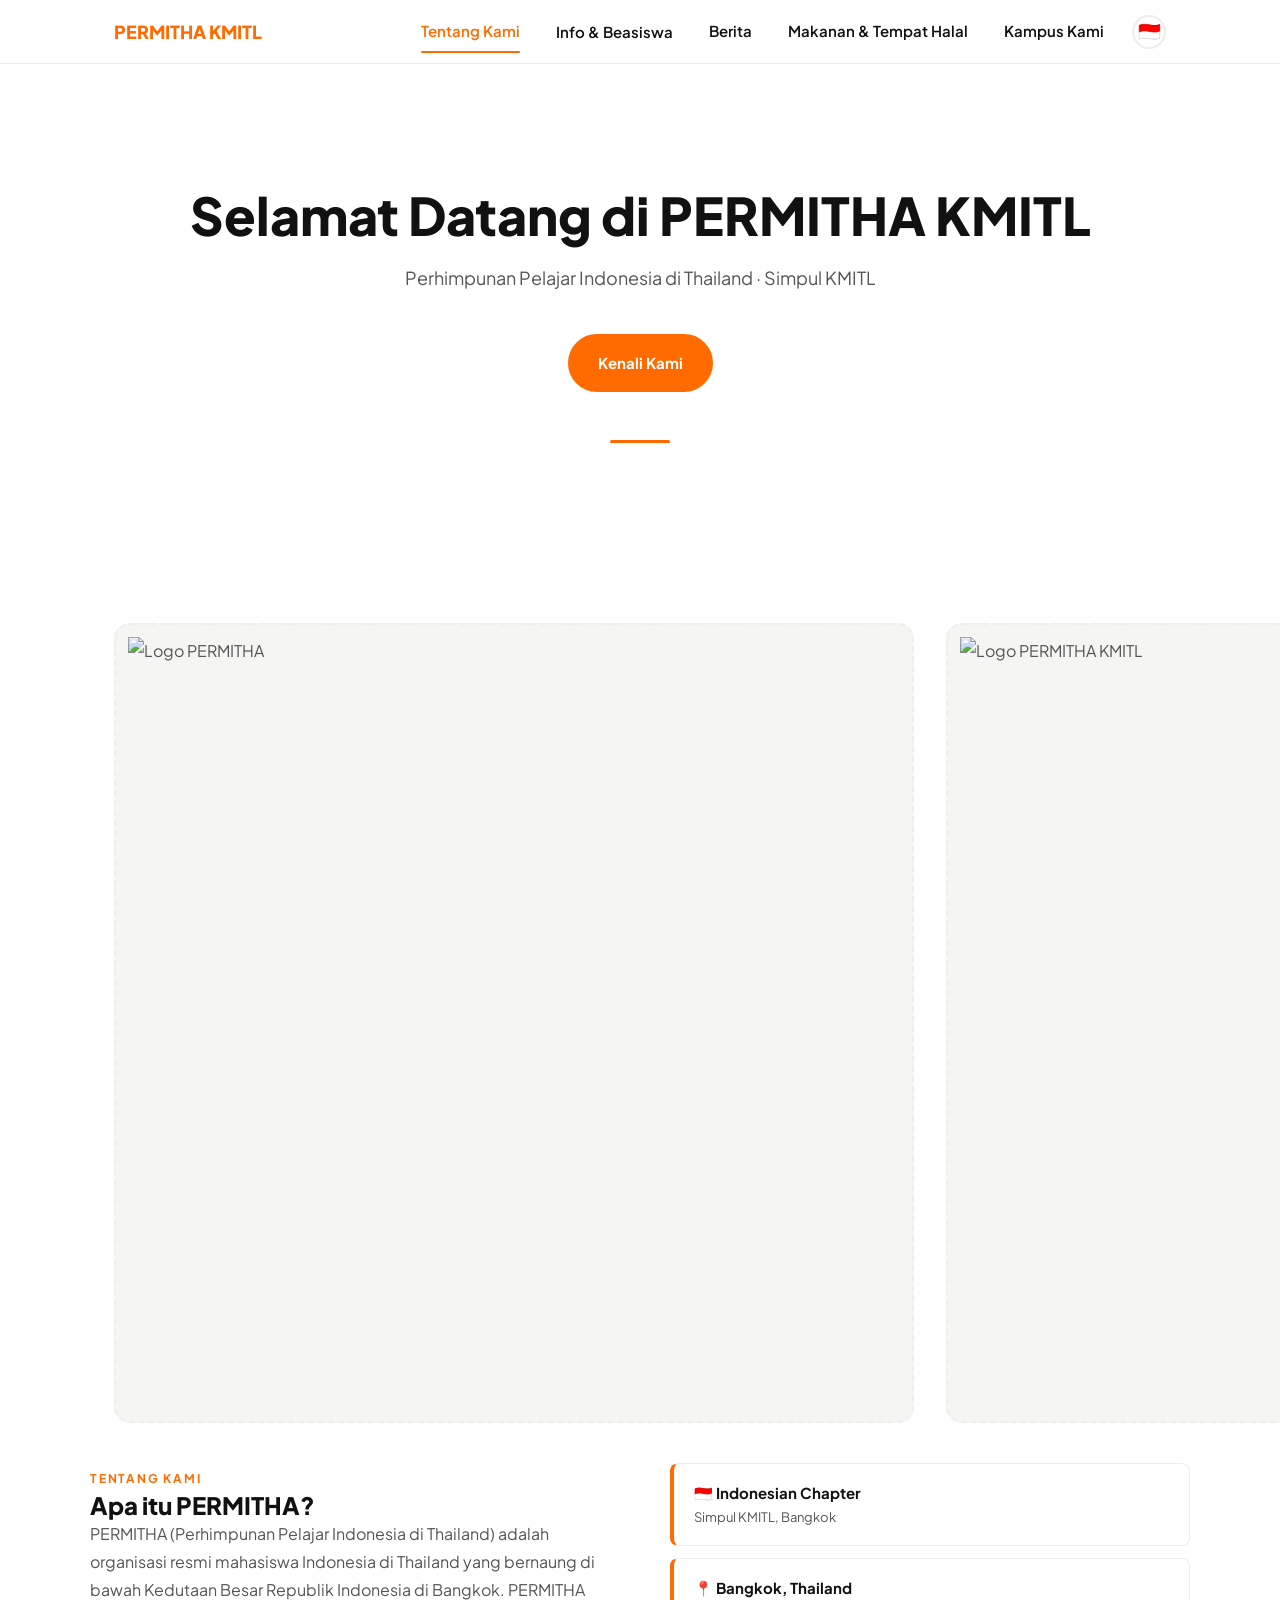
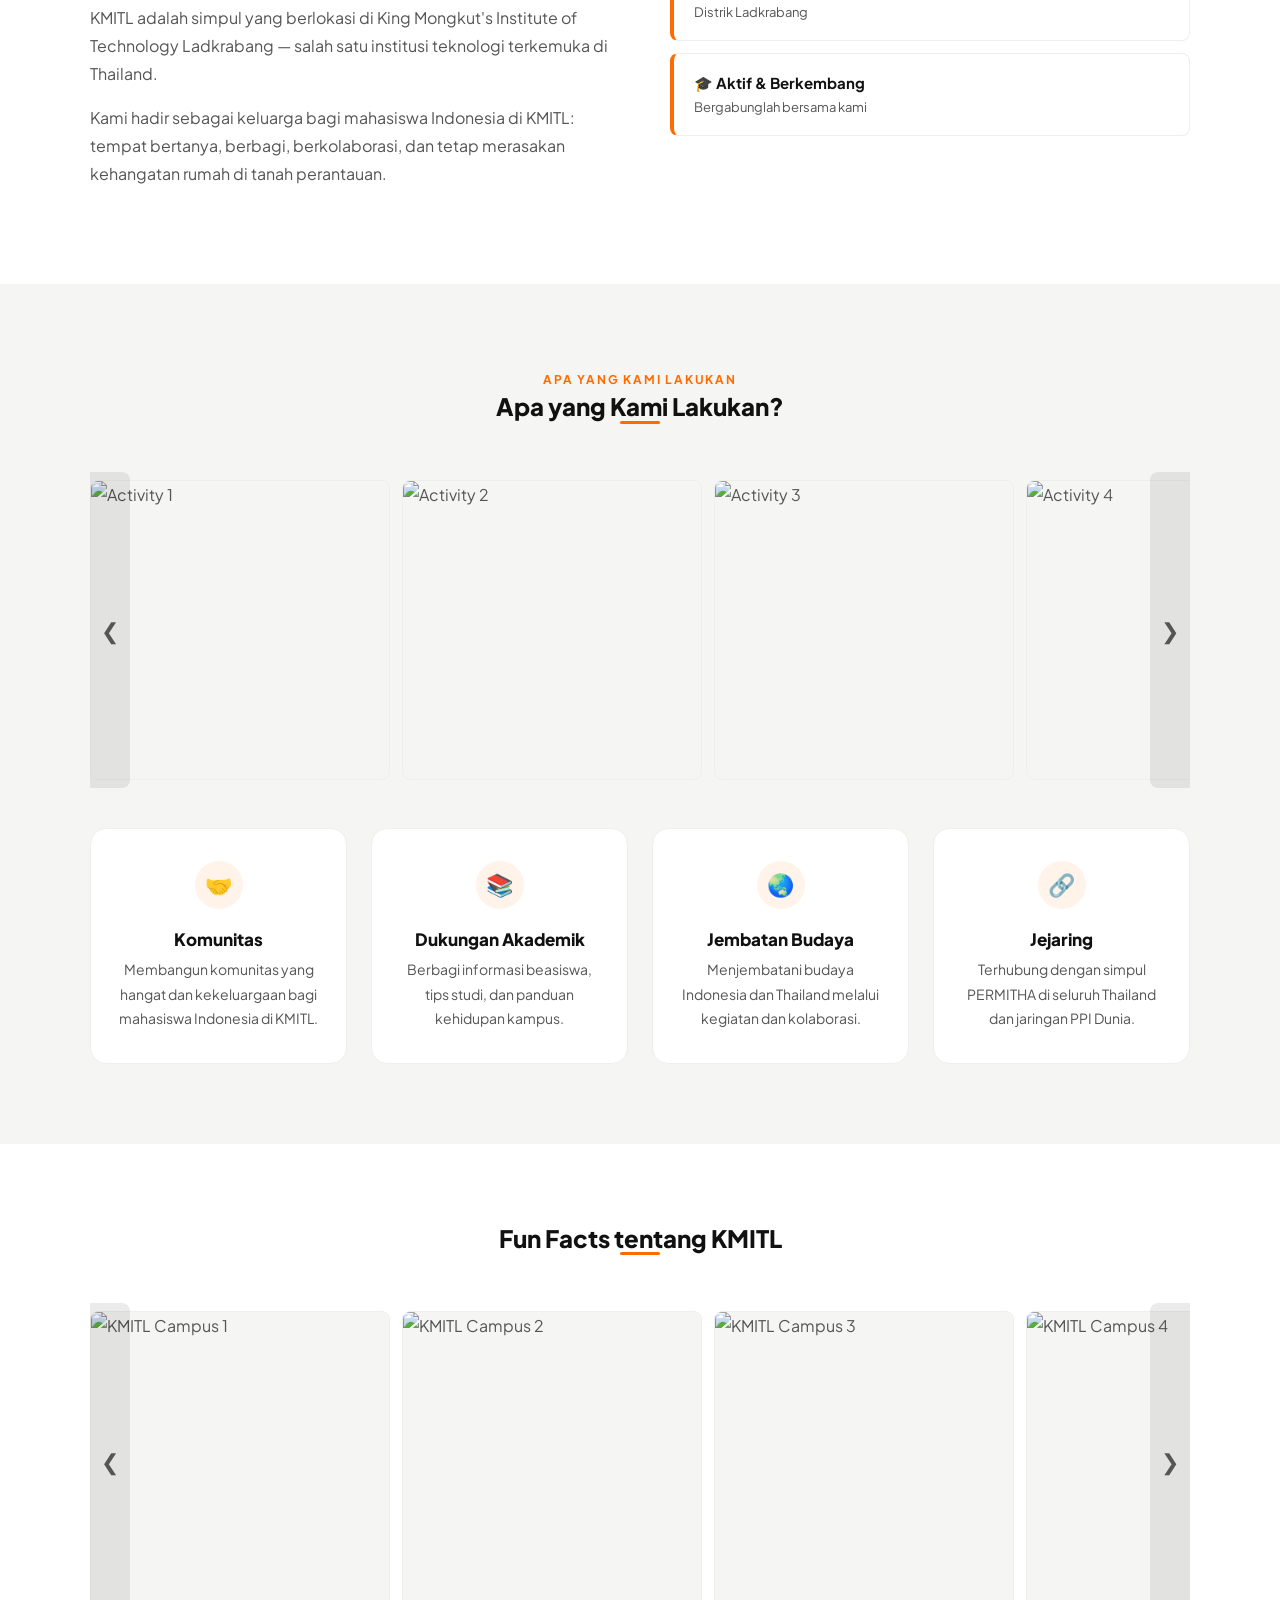
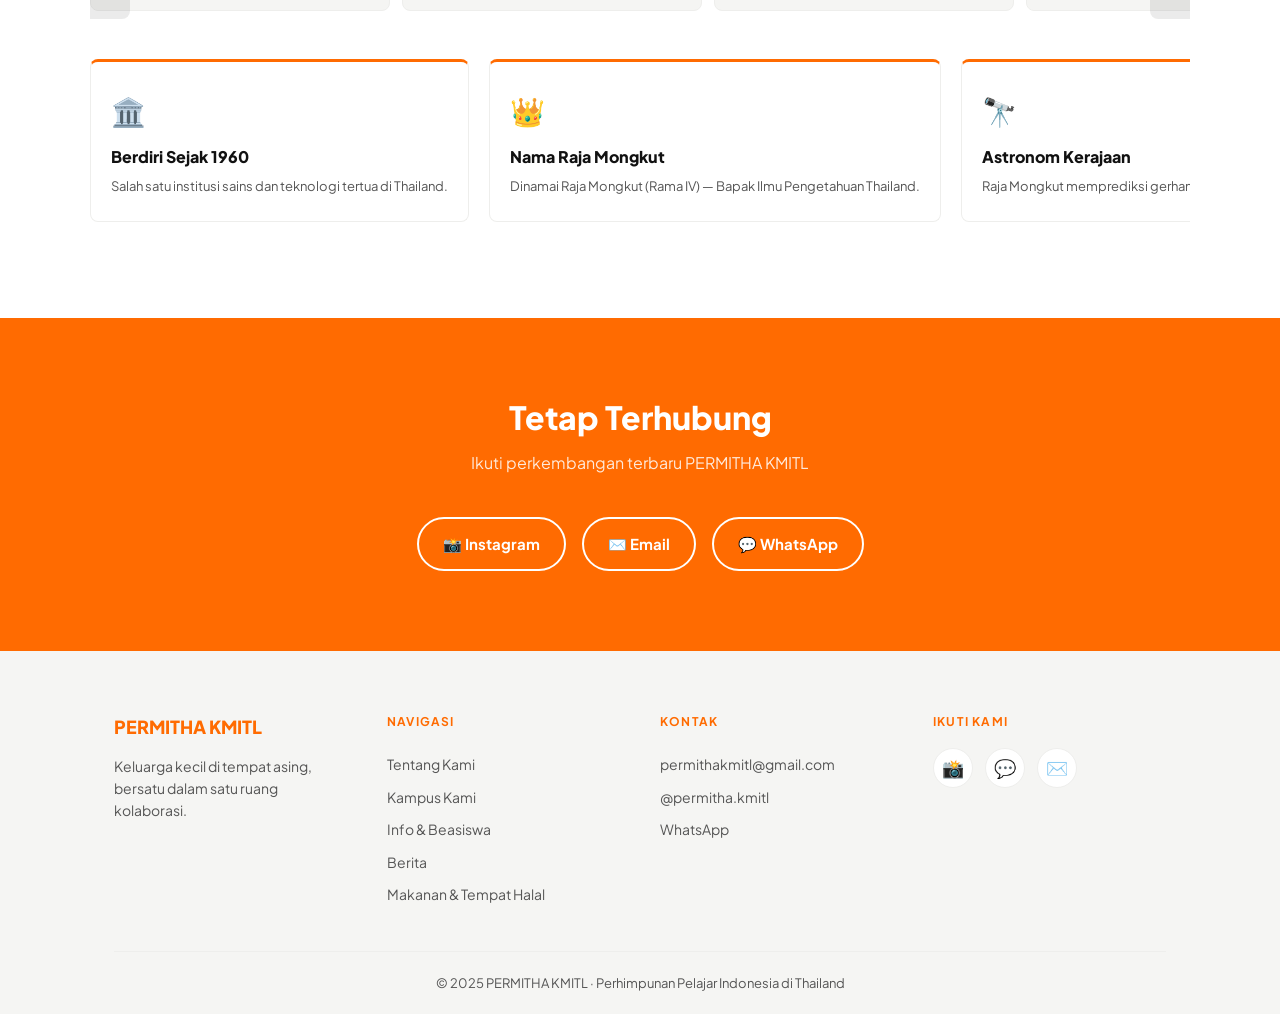
==== commit 70cdb276: "Add Halal Food & Place page, square image frames, and navbar updates - New halal-food.html page with" ====
--- a/index.html
+++ b/index.html
@@ -25,6 +25,7 @@
           </div>
         </div>
         <a href="news.html" data-i18n="nav.news">Berita</a>
+        <a href="halal-food.html" data-i18n="nav.halal">Makanan &amp; Tempat Halal</a>
         <a href="https://www.kmitl.ac.th/" target="_blank" rel="noopener noreferrer" data-i18n="nav.campus">Kampus Kami</a>
         <div class="lang-switcher-wrapper">
           <button class="lang-switcher-btn" onclick="toggleLangDropdown(event)" aria-label="Change language">
@@ -50,6 +51,7 @@
         <a href="info-scholarship.html#faq" data-i18n="dropdown.faq">FAQ</a>
       </div>
       <a href="news.html" data-i18n="nav.news">Berita</a>
+      <a href="halal-food.html" data-i18n="nav.halal">Makanan &amp; Tempat Halal</a>
       <a href="https://www.kmitl.ac.th/" target="_blank" rel="noopener noreferrer" data-i18n="nav.campus">Kampus Kami</a>
       <div class="mobile-lang-switcher">
         <button onclick="switchLanguage('id')">🇮🇩 ID</button>
@@ -240,6 +242,7 @@
             <a href="https://www.kmitl.ac.th/" target="_blank" rel="noopener noreferrer" data-i18n="nav.campus">Kampus Kami</a>
             <a href="info-scholarship.html" data-i18n="nav.info">Info &amp; Beasiswa</a>
             <a href="news.html" data-i18n="nav.news">Berita</a>
+            <a href="halal-food.html" data-i18n="nav.halal">Makanan &amp; Tempat Halal</a>
           </div>
         </div>
         <div>
--- a/style.css
+++ b/style.css
@@ -1378,14 +1378,18 @@
    =================================== */
 .logo-frames {
   display: flex;
-  justify-content: center;
+  justify-content: flex-start;
   gap: 32px;
   margin-bottom: 40px;
+  max-width: 1100px;
+  margin-left: auto;
+  margin-right: auto;
+  padding: 0 24px;
 }
 
 .logo-frame {
-  width: 140px;
-  height: 140px;
+  width: 800px;
+  height: 800px;
   border-radius: var(--radius-md);
   border: 2px dashed var(--border);
   background: var(--gray-light);
@@ -1393,6 +1397,7 @@
   align-items: center;
   justify-content: center;
   overflow: hidden;
+  flex-shrink: 0;
 }
 
 .logo-frame img {
@@ -1402,14 +1407,30 @@
   padding: 12px;
 }
 
+@media (max-width: 992px) {
+  .logo-frame {
+    width: 600px;
+    height: 600px;
+  }
+}
+
 @media (max-width: 768px) {
   .logo-frames {
     gap: 20px;
+    flex-direction: column;
+    align-items: flex-start;
   }
 
   .logo-frame {
-    width: 100px;
-    height: 100px;
+    width: 400px;
+    height: 400px;
+  }
+}
+
+@media (max-width: 480px) {
+  .logo-frame {
+    width: 300px;
+    height: 300px;
   }
 }
 
@@ -1476,8 +1497,8 @@
 }
 
 .photo-gallery-item {
-  width: 200px;
-  height: 150px;
+  width: 300px;
+  height: 300px;
   flex-shrink: 0;
   border-radius: var(--radius-sm);
   background: var(--gray-light);
@@ -1497,10 +1518,17 @@
   object-fit: cover;
 }
 
+@media (max-width: 992px) {
+  .photo-gallery-item {
+    width: 250px;
+    height: 250px;
+  }
+}
+
 @media (max-width: 768px) {
   .photo-gallery-item {
-    width: 160px;
-    height: 120px;
+    width: 200px;
+    height: 200px;
   }
 
   .photo-gallery .scroll-btn {
@@ -1508,3 +1536,322 @@
     font-size: 1.1rem;
   }
 }
+
+@media (max-width: 480px) {
+  .photo-gallery-item {
+    width: 160px;
+    height: 160px;
+  }
+}
+
+/* ===================================
+   HALAL FOOD PAGE (halal-food.html)
+   =================================== */
+.halal-page {
+  background: var(--white);
+  min-height: 100vh;
+  padding: 100px 24px 60px;
+}
+
+.halal-page .container {
+  max-width: 1100px;
+  margin: 0 auto;
+}
+
+.halal-page-title {
+  font-size: 2.2rem;
+  font-weight: 800;
+  color: var(--black);
+  margin-bottom: 8px;
+}
+
+.halal-page-subtitle {
+  color: var(--gray-text);
+  font-size: 1rem;
+  margin-bottom: 30px;
+}
+
+/* Top Controls */
+.halal-top-controls {
+  display: flex;
+  justify-content: space-between;
+  align-items: center;
+  gap: 20px;
+  margin-bottom: 24px;
+}
+
+.halal-nav-top {
+  display: flex;
+  gap: 8px;
+  flex-shrink: 0;
+}
+
+.halal-search-container {
+  width: 280px;
+  flex-shrink: 0;
+}
+
+.halal-search-input {
+  width: 100%;
+  padding: 10px 18px;
+  border: 2px solid var(--border);
+  border-radius: 25px;
+  font-family: 'Plus Jakarta Sans', sans-serif;
+  font-size: 0.9rem;
+  color: var(--gray-text);
+  background: var(--white);
+  outline: none;
+  transition: border-color 0.3s ease, box-shadow 0.3s ease;
+}
+
+.halal-search-input:focus {
+  border-color: var(--orange);
+  box-shadow: 0 0 0 3px rgba(255, 107, 1, 0.15);
+}
+
+.halal-search-input::placeholder {
+  color: var(--gray-text);
+  opacity: 0.5;
+}
+
+/* Scrollable Listing */
+.halal-scroll-area {
+  margin-bottom: 24px;
+}
+
+.halal-grid {
+  display: flex;
+  flex-direction: column;
+  gap: 24px;
+}
+
+/* Halal Card */
+.halal-card {
+  background: var(--white);
+  border: 1px solid var(--border);
+  border-radius: var(--radius-md);
+  overflow: hidden;
+  box-shadow: var(--shadow-card);
+  transition: transform 0.3s ease, box-shadow 0.3s ease;
+  display: flex;
+  flex-direction: row;
+}
+
+.halal-card:hover {
+  transform: translateY(-3px);
+  box-shadow: var(--shadow-hover);
+}
+
+.halal-card-image {
+  width: 400px;
+  height: 400px;
+  flex-shrink: 0;
+  background: var(--gray-light);
+  overflow: hidden;
+  display: flex;
+  align-items: center;
+  justify-content: center;
+}
+
+.halal-card-image img {
+  width: 100%;
+  height: 100%;
+  object-fit: cover;
+}
+
+.halal-card-placeholder {
+  font-size: 4rem;
+  opacity: 0.3;
+  color: var(--gray-text);
+}
+
+.halal-card-body {
+  padding: 28px 32px;
+  display: flex;
+  flex-direction: column;
+  flex: 1;
+  min-width: 0;
+  justify-content: center;
+}
+
+.halal-card-name {
+  font-size: 1.3rem;
+  font-weight: 800;
+  color: var(--black);
+  margin-bottom: 12px;
+}
+
+.halal-card-location {
+  font-size: 0.95rem;
+  color: var(--gray-text);
+  margin-bottom: 8px;
+}
+
+.halal-card-map {
+  display: inline-block;
+  color: var(--orange);
+  font-weight: 600;
+  font-size: 0.9rem;
+  margin-bottom: 16px;
+  transition: var(--transition);
+}
+
+.halal-card-map:hover {
+  color: var(--orange-dk);
+  text-decoration: underline;
+}
+
+.halal-card-desc {
+  font-size: 0.9rem;
+  color: var(--gray-text);
+  line-height: 1.7;
+}
+
+/* Pagination */
+.halal-pagination {
+  display: flex;
+  justify-content: center;
+  align-items: center;
+  gap: 8px;
+  margin: 24px 0;
+  flex-wrap: wrap;
+}
+
+.halal-page-btn {
+  padding: 8px 16px;
+  border: 2px solid var(--orange);
+  background: transparent;
+  color: var(--orange);
+  border-radius: var(--radius-sm);
+  font-family: 'Plus Jakarta Sans', sans-serif;
+  font-weight: 600;
+  font-size: 0.9rem;
+  cursor: pointer;
+  transition: all 0.3s ease;
+}
+
+.halal-page-btn:hover {
+  background: var(--orange);
+  color: var(--white);
+}
+
+.halal-page-btn.active {
+  background: var(--orange);
+  color: var(--white);
+}
+
+.halal-page-btn.disabled {
+  opacity: 0.3;
+  cursor: default;
+  pointer-events: none;
+}
+
+/* Empty State */
+.halal-empty {
+  text-align: center;
+  padding: 80px 20px;
+}
+
+.halal-empty-icon {
+  font-size: 4rem;
+  margin-bottom: 20px;
+  opacity: 0.4;
+}
+
+.halal-empty h3 {
+  font-size: 1.5rem;
+  color: var(--black);
+  margin-bottom: 10px;
+}
+
+.halal-empty p {
+  color: var(--gray-text);
+  opacity: 0.7;
+  font-size: 1rem;
+}
+
+/* Halal Page Responsive */
+@media (max-width: 992px) {
+  .halal-card-image {
+    width: 300px;
+    height: 300px;
+  }
+
+  .halal-card-body {
+    padding: 24px;
+  }
+
+  .halal-search-container {
+    width: 240px;
+  }
+}
+
+@media (max-width: 768px) {
+  .halal-page {
+    padding-top: 80px;
+  }
+
+  .halal-top-controls {
+    flex-direction: column-reverse;
+    gap: 12px;
+  }
+
+  .halal-search-container {
+    width: 100%;
+  }
+
+  .halal-nav-top {
+    align-self: center;
+    justify-content: center;
+    width: 100%;
+    flex-wrap: wrap;
+  }
+
+  .halal-card {
+    flex-direction: column;
+  }
+
+  .halal-card-image {
+    width: 100%;
+    height: 300px;
+  }
+
+  .halal-card-body {
+    padding: 20px;
+  }
+
+  .halal-page-title {
+    font-size: 1.8rem;
+  }
+
+  .halal-pagination {
+    gap: 6px;
+  }
+
+  .halal-page-btn {
+    padding: 6px 12px;
+    font-size: 0.85rem;
+  }
+}
+
+@media (max-width: 480px) {
+  .halal-page {
+    padding-top: 70px;
+  }
+
+  .halal-page-title {
+    font-size: 1.5rem;
+  }
+
+  .halal-card-image {
+    height: 250px;
+  }
+
+  .halal-card-body {
+    padding: 16px;
+  }
+
+  .halal-card-name {
+    font-size: 1.1rem;
+  }
+}
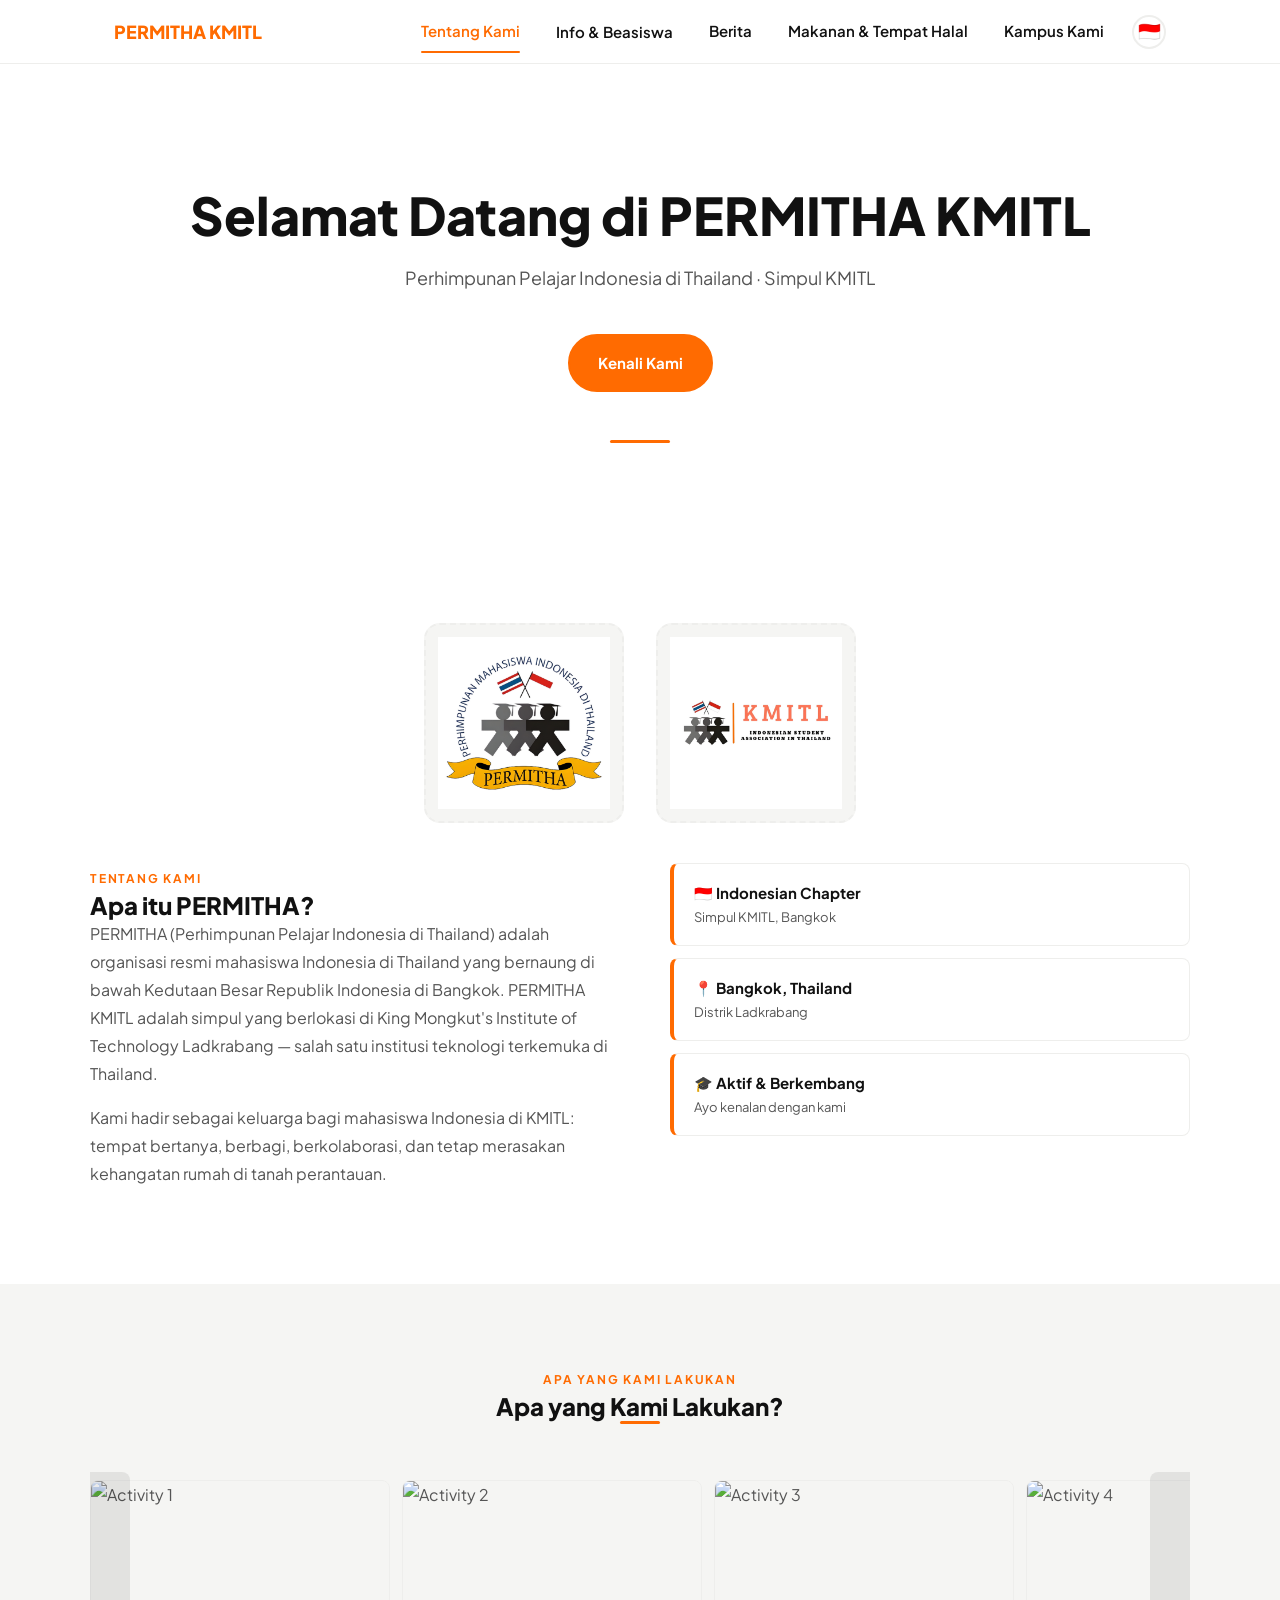
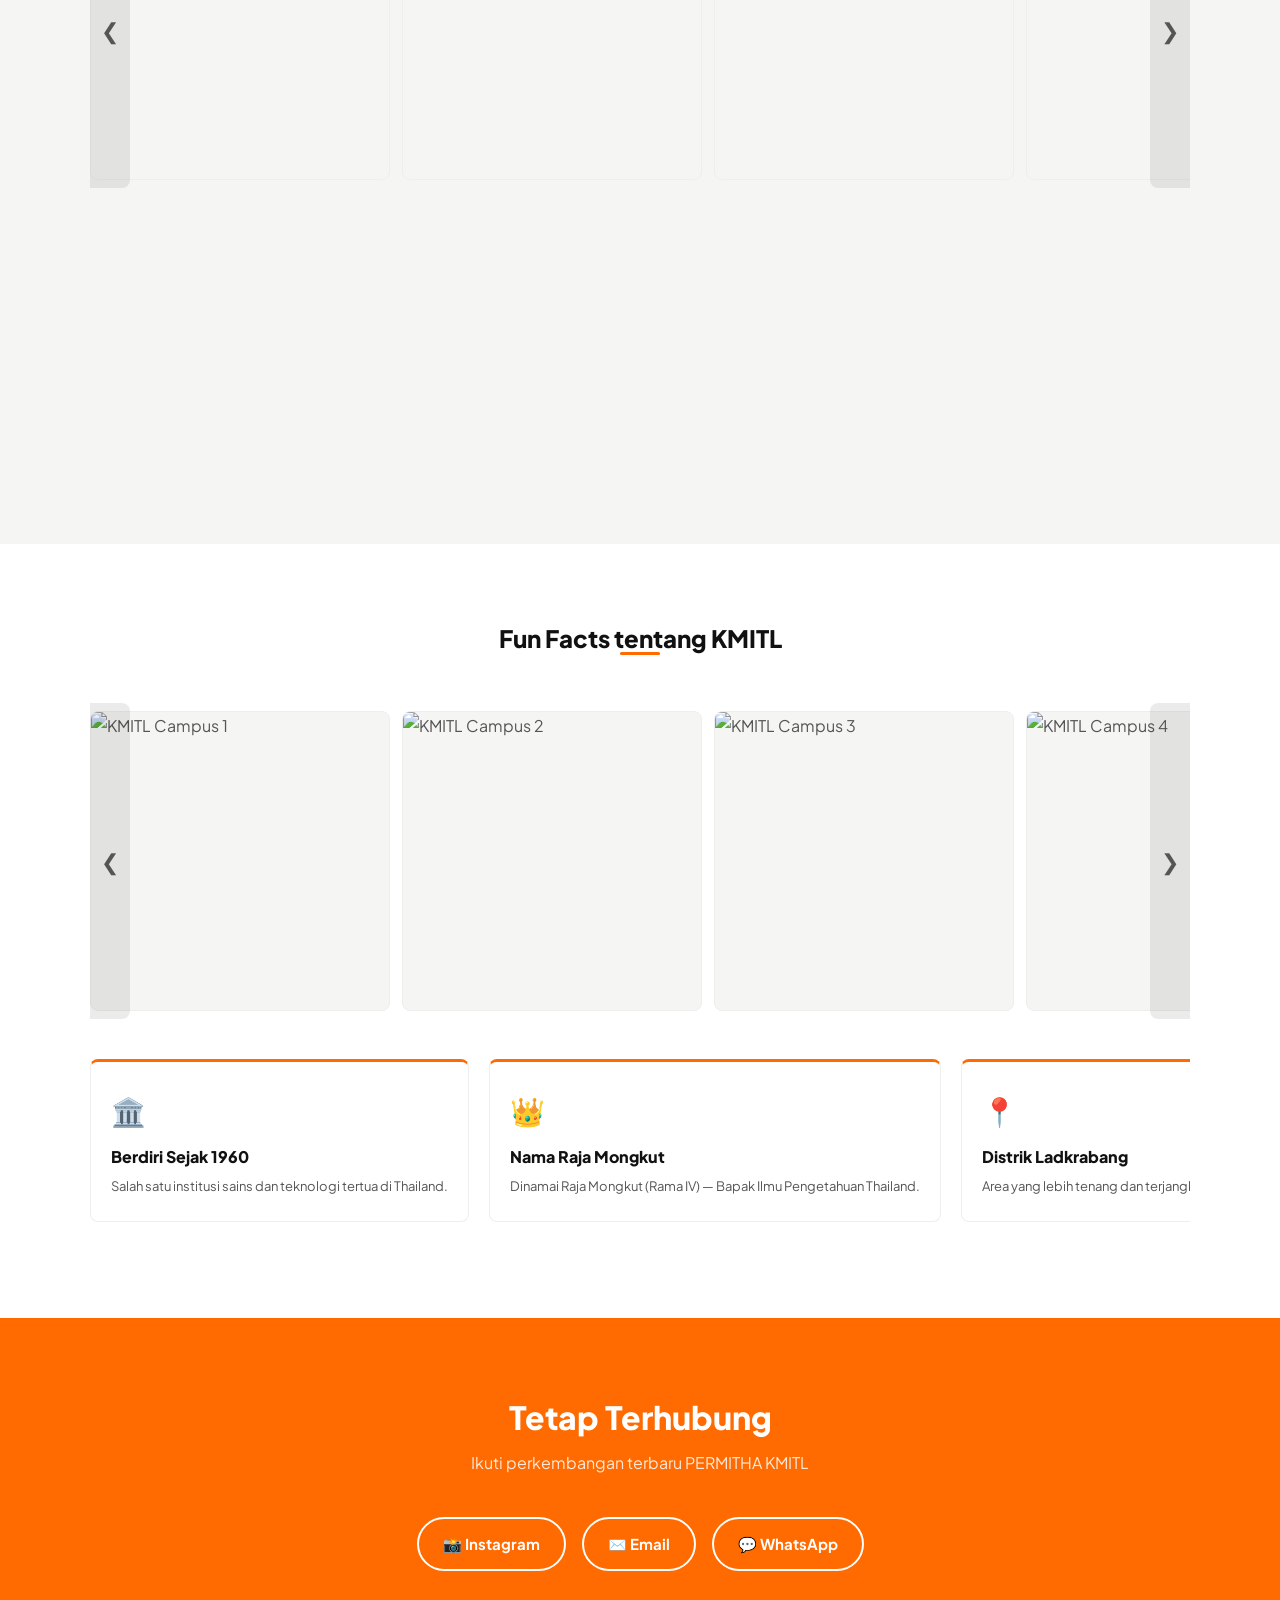
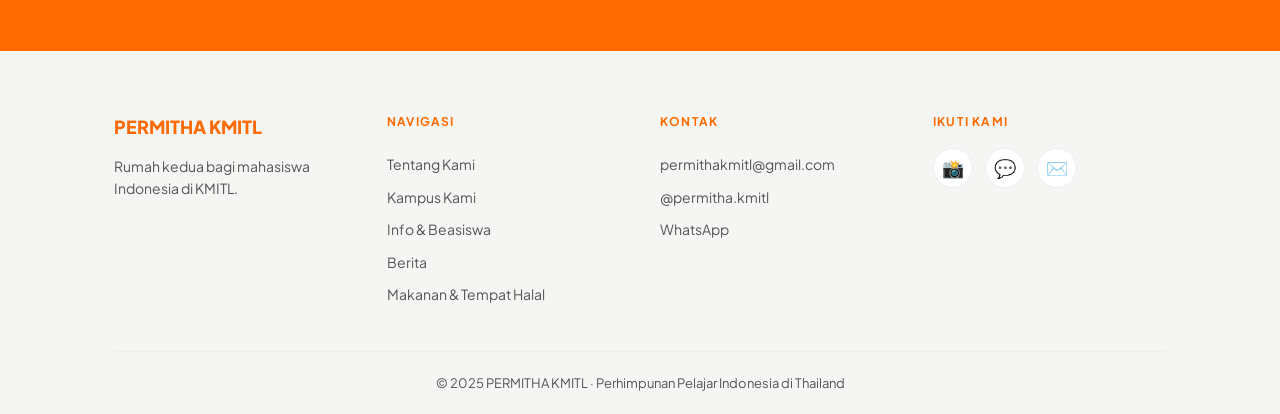
==== commit 7873c2cb: "Halve logo frames to 200px & center, update taglines, remove Astronom fun fact - Logo frames: 200px " ====
--- a/index.html
+++ b/index.html
@@ -193,11 +193,6 @@
           <p data-i18n="ff.card2.body">Dinamai Raja Mongkut (Rama IV) — Bapak Ilmu Pengetahuan Thailand.</p>
         </div>
         <div class="ff-card">
-          <div class="ff-emoji">🔭</div>
-          <h3 data-i18n="ff.card3.title">Astronom Kerajaan</h3>
-          <p data-i18n="ff.card3.body">Raja Mongkut memprediksi gerhana matahari 1868 dengan akurat.</p>
-        </div>
-        <div class="ff-card">
           <div class="ff-emoji">📍</div>
           <h3 data-i18n="ff.card4.title">Distrik Ladkrabang</h3>
           <p data-i18n="ff.card4.body">Area yang lebih tenang dan terjangkau dibanding pusat Bangkok.</p>
--- a/style.css
+++ b/style.css
@@ -1378,7 +1378,7 @@
    =================================== */
 .logo-frames {
   display: flex;
-  justify-content: flex-start;
+  justify-content: center;
   gap: 32px;
   margin-bottom: 40px;
   max-width: 1100px;
@@ -1388,8 +1388,8 @@
 }
 
 .logo-frame {
-  width: 800px;
-  height: 800px;
+  width: 200px;
+  height: 200px;
   border-radius: var(--radius-md);
   border: 2px dashed var(--border);
   background: var(--gray-light);
@@ -1409,8 +1409,8 @@
 
 @media (max-width: 992px) {
   .logo-frame {
-    width: 600px;
-    height: 600px;
+    width: 150px;
+    height: 150px;
   }
 }
 
@@ -1418,19 +1418,19 @@
   .logo-frames {
     gap: 20px;
     flex-direction: column;
-    align-items: flex-start;
+    align-items: center;
   }
 
   .logo-frame {
-    width: 400px;
-    height: 400px;
+    width: 120px;
+    height: 120px;
   }
 }
 
 @media (max-width: 480px) {
   .logo-frame {
-    width: 300px;
-    height: 300px;
+    width: 90px;
+    height: 90px;
   }
 }
 
